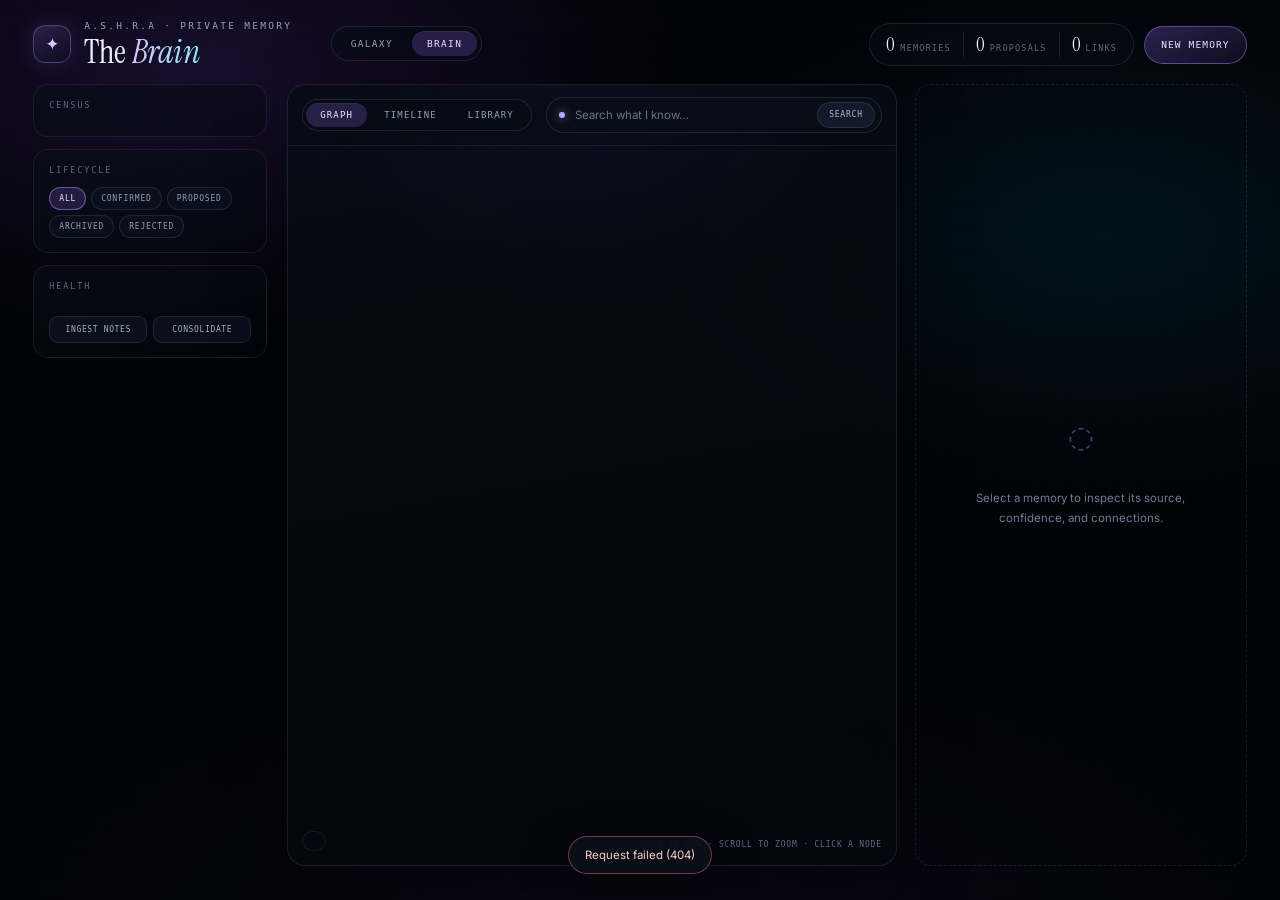
==== viewer/brain.html @ 70f9a74b "Add typed memory substrate and the Brain UI Memory is now a first-class local store: typed claims wi" ====
<!DOCTYPE html>
<html lang="en">
<head>
<meta charset="utf-8">
<meta name="viewport" content="width=device-width, initial-scale=1, viewport-fit=cover">
<title>A.S.H.R.A — The Brain</title>
<meta name="description" content="A.S.H.R.A's memory: inspect, correct, and curate what your assistant knows.">
<link rel="preconnect" href="https://fonts.googleapis.com">
<link rel="preconnect" href="https://fonts.gstatic.com" crossorigin>
<link href="https://fonts.googleapis.com/css2?family=Instrument+Serif:ital@0;1&family=Inter:wght@300;400;500;600&display=swap" rel="stylesheet">
<link rel="stylesheet" href="brain.css">
<link rel="icon" href="data:image/svg+xml,%3Csvg xmlns='http://www.w3.org/2000/svg' viewBox='0 0 100 100'%3E%3Ctext y='.9em' font-size='90'%3E%E2%9C%A6%3C/text%3E%3C/svg%3E">
</head>
<body>

<div class="aurora" aria-hidden="true"></div>
<div class="grain" aria-hidden="true"></div>

<header class="topbar">
  <a class="brand" href="index.html" aria-label="A.S.H.R.A home">
    <div class="brand-mark" aria-hidden="true">✦</div>
    <div class="brand-text">
      <p class="eyebrow">A.S.H.R.A · Private Memory</p>
      <h1>The <em>Brain</em></h1>
    </div>
  </a>

  <nav class="surfaces" aria-label="Surfaces">
    <a href="index.html">Galaxy</a>
    <a href="brain.html" class="active" aria-current="page">Brain</a>
  </nav>

  <div class="top-actions">
    <div class="stats" aria-label="Memory statistics">
      <div class="stat"><strong id="stat-total">0</strong><span>memories</span></div>
      <div class="stat"><strong id="stat-proposed">0</strong><span>proposals</span></div>
      <div class="stat"><strong id="stat-links">0</strong><span>links</span></div>
    </div>
    <button class="ghost-btn primary" id="new-memory" type="button">New memory</button>
  </div>
</header>

<main class="brain-shell">

  <aside class="rail rail-left" aria-label="Memory census and filters">
    <section class="card">
      <p class="card-kicker">Census</p>
      <ul class="kind-list" id="kind-list"></ul>
    </section>

    <section class="card">
      <p class="card-kicker">Lifecycle</p>
      <div class="status-filters" id="status-filters" role="group" aria-label="Filter by status">
        <button type="button" data-status="" class="active">All</button>
        <button type="button" data-status="confirmed">Confirmed</button>
        <button type="button" data-status="proposed">Proposed</button>
        <button type="button" data-status="archived">Archived</button>
        <button type="button" data-status="rejected">Rejected</button>
      </div>
    </section>

    <section class="card">
      <p class="card-kicker">Health</p>
      <ul class="health-list" id="health-list"></ul>
      <div class="rail-actions">
        <button class="rail-btn" id="ingest-notes" type="button">Ingest notes</button>
        <button class="rail-btn" id="consolidate" type="button">Consolidate</button>
      </div>
    </section>
  </aside>

  <section class="workspace" aria-label="Memory views">
    <div class="workspace-head">
      <div class="tabs" role="tablist" aria-label="Memory views">
        <button type="button" role="tab" data-view="graph" aria-selected="true" class="active">Graph</button>
        <button type="button" role="tab" data-view="timeline" aria-selected="false">Timeline</button>
        <button type="button" role="tab" data-view="library" aria-selected="false">Library</button>
      </div>
      <form class="search" id="search-form" role="search">
        <span class="search-orb" aria-hidden="true"></span>
        <label class="sr-only" for="search-input">Search memory</label>
        <input id="search-input" type="search" maxlength="400" placeholder="Search what I know…" autocomplete="off">
        <button type="submit">Search</button>
        <button type="button" class="search-clear" id="search-clear" aria-label="Clear search" hidden>×</button>
      </form>
    </div>

    <div class="view view-graph" id="view-graph" role="tabpanel" aria-label="Memory graph">
      <canvas id="graph-canvas"></canvas>
      <div class="graph-legend" id="graph-legend" aria-hidden="true"></div>
      <p class="graph-hint" id="graph-hint">Drag to pan · scroll to zoom · click a node</p>
      <div class="view-empty" id="graph-empty" hidden>
        <p class="empty-title">No memories yet</p>
        <p class="empty-copy">Say “remember that …” in the Galaxy, or ingest your notes to give the brain something to hold.</p>
      </div>
    </div>

    <div class="view view-scroll" id="view-timeline" role="tabpanel" aria-label="Memory timeline" hidden></div>
    <div class="view view-scroll" id="view-library" role="tabpanel" aria-label="Memory library" hidden></div>
  </section>

  <aside class="rail rail-right" id="detail" aria-label="Memory detail">
    <div class="detail-empty" id="detail-empty">
      <span class="detail-glyph" aria-hidden="true">◌</span>
      <p>Select a memory to inspect its source, confidence, and connections.</p>
    </div>

    <div class="detail-body" id="detail-body" hidden>
      <p class="detail-kicker">
        <span class="kind-dot" id="detail-dot"></span>
        <span id="detail-kind"></span>
        <span class="detail-status" id="detail-status"></span>
      </p>

      <div class="detail-content-wrap">
        <h2 class="detail-title" id="detail-title"></h2>
        <p class="detail-content" id="detail-content"></p>
        <form class="detail-edit" id="detail-edit" hidden>
          <label class="sr-only" for="detail-edit-input">Edit memory</label>
          <textarea id="detail-edit-input" rows="5" maxlength="2000"></textarea>
          <div class="detail-edit-actions">
            <button type="submit" class="detail-btn approve">Save</button>
            <button type="button" class="detail-btn" id="detail-edit-cancel">Cancel</button>
          </div>
        </form>
      </div>

      <dl class="detail-meta" id="detail-meta"></dl>
      <div class="detail-entities" id="detail-entities"></div>

      <div class="detail-actions" id="detail-actions">
        <button class="detail-btn approve" id="action-confirm" type="button">Confirm</button>
        <button class="detail-btn deny" id="action-reject" type="button">Reject</button>
        <button class="detail-btn" id="action-pin" type="button">Pin</button>
        <button class="detail-btn" id="action-edit" type="button">Edit</button>
        <button class="detail-btn danger" id="action-forget" type="button">Forget</button>
      </div>

      <section class="related" aria-labelledby="related-heading">
        <h3 id="related-heading">Related <span id="related-count"></span></h3>
        <ul class="related-list" id="detail-related"></ul>
      </section>
    </div>
  </aside>
</main>

<div class="composer" id="composer" hidden>
  <div class="composer-card" role="dialog" aria-modal="true" aria-labelledby="composer-title">
    <p class="card-kicker">Capture</p>
    <h2 id="composer-title">Teach the brain</h2>
    <p class="composer-hint">Propose keeps it pending your approval. Remember writes it as confirmed.</p>
    <label class="sr-only" for="composer-text">Memory text</label>
    <textarea id="composer-text" rows="4" maxlength="2000" placeholder="e.g. I prefer dark roast coffee, and I ship on Fridays."></textarea>
    <div class="composer-row">
      <label for="composer-kind">Kind</label>
      <select id="composer-kind">
        <option value="fact">Fact</option>
        <option value="preference">Preference</option>
        <option value="person">Person</option>
        <option value="project">Project</option>
        <option value="event">Event</option>
        <option value="task">Task</option>
        <option value="document">Document</option>
        <option value="procedure">Procedure</option>
        <option value="observation">Observation</option>
      </select>
    </div>
    <div class="composer-actions">
      <button class="detail-btn" id="composer-cancel" type="button">Cancel</button>
      <button class="detail-btn" id="composer-propose" type="button">Propose</button>
      <button class="detail-btn approve" id="composer-remember" type="button">Remember</button>
    </div>
  </div>
</div>

<div class="toast" id="toast" role="status" aria-live="polite" hidden></div>

<script src="brain.js"></script>
</body>
</html>
---- viewer/brain.css ----
:root {
  --ink: #e9eef9;
  --muted: #93a2b8;
  --faint: #5c6a7e;
  --line: rgba(151, 174, 207, 0.15);
  --glass: rgba(8, 12, 21, 0.55);
  --panel: #070c15;
  --ease: cubic-bezier(0.16, 1, 0.3, 1);

  --fact: #93c5fd;
  --preference: #f9a8d4;
  --person: #34d399;
  --project: #a78bfa;
  --event: #fbbf24;
  --task: #fb7185;
  --document: #22d3ee;
  --procedure: #fda4af;
  --observation: #94a3b8;

  --ok: #34d399;
  --warn: #fbbf24;
  --bad: #f87171;
}

* { box-sizing: border-box; }
html, body { height: 100%; }

body {
  margin: 0;
  overflow: hidden;
  background: #010206;
  color: var(--ink);
  font-family: Inter, ui-sans-serif, system-ui, -apple-system, "Segoe UI", sans-serif;
  -webkit-font-smoothing: antialiased;
}

button, input, select, textarea { font: inherit; color: inherit; }
button { cursor: pointer; }
a { color: inherit; text-decoration: none; }
button:focus-visible, a:focus-visible, input:focus-visible, select:focus-visible, textarea:focus-visible {
  outline: 1px solid #b9a7ff;
  outline-offset: 3px;
}

.sr-only {
  position: absolute;
  width: 1px;
  height: 1px;
  padding: 0;
  margin: -1px;
  overflow: hidden;
  clip: rect(0, 0, 0, 0);
  white-space: nowrap;
  border: 0;
}

/* ---------- atmosphere ---------- */

.aurora {
  position: fixed;
  inset: 0;
  z-index: 0;
  pointer-events: none;
  background:
    radial-gradient(ellipse 60% 46% at 16% 8%, rgba(63, 35, 115, 0.34), transparent 62%),
    radial-gradient(ellipse 54% 44% at 86% 26%, rgba(5, 66, 91, 0.26), transparent 64%),
    radial-gradient(ellipse 70% 50% at 50% 108%, rgba(30, 20, 60, 0.35), transparent 70%),
    #010206;
}
.grain {
  position: fixed;
  inset: 0;
  z-index: 0;
  pointer-events: none;
  opacity: 0.35;
  background-image: radial-gradient(rgba(255, 255, 255, 0.045) 0.5px, transparent 0.5px);
  background-size: 3px 3px;
}

/* ---------- topbar ---------- */

.topbar {
  position: relative;
  z-index: 10;
  display: flex;
  align-items: center;
  gap: clamp(16px, 3vw, 40px);
  padding: 20px clamp(18px, 2.6vw, 36px) 16px;
}

.brand { display: flex; align-items: center; gap: 13px; min-width: 0; }
.brand-mark {
  display: grid;
  place-items: center;
  width: 38px;
  height: 38px;
  flex: 0 0 38px;
  border: 1px solid rgba(167, 139, 250, 0.34);
  border-radius: 12px;
  background: linear-gradient(150deg, rgba(85, 61, 143, 0.4), rgba(11, 16, 27, 0.5));
  color: #d7c8ff;
  font-size: 17px;
  box-shadow: 0 0 26px rgba(109, 78, 190, 0.24), inset 0 1px 0 rgba(255, 255, 255, 0.06);
}
.brand-text { display: flex; flex-direction: column; gap: 5px; min-width: 0; }
.eyebrow {
  margin: 0;
  color: var(--muted);
  font-family: ui-monospace, SFMono-Regular, Menlo, Consolas, monospace;
  font-size: 9.5px;
  font-weight: 500;
  letter-spacing: 0.24em;
  text-transform: uppercase;
  white-space: nowrap;
}
.brand h1 {
  margin: 0;
  font-family: "Instrument Serif", Georgia, serif;
  font-size: clamp(27px, 2.6vw, 38px);
  font-weight: 400;
  letter-spacing: -0.012em;
  line-height: 0.95;
  white-space: nowrap;
}
.brand h1 em {
  font-style: italic;
  background: linear-gradient(100deg, #d5c5ff 10%, #8ee7f7 90%);
  -webkit-background-clip: text;
  background-clip: text;
  color: transparent;
}

.surfaces {
  display: flex;
  gap: 4px;
  padding: 4px;
  border: 1px solid var(--line);
  border-radius: 999px;
  background: var(--glass);
  backdrop-filter: blur(18px);
  -webkit-backdrop-filter: blur(18px);
}
.surfaces a {
  padding: 7px 15px;
  border-radius: 999px;
  color: var(--muted);
  font-family: ui-monospace, SFMono-Regular, Menlo, Consolas, monospace;
  font-size: 9.5px;
  letter-spacing: 0.14em;
  text-transform: uppercase;
  transition: color 200ms ease, background 200ms ease;
}
.surfaces a:hover { color: #f0eaff; }
.surfaces a.active {
  color: #e9e0ff;
  background: rgba(84, 62, 143, 0.42);
  box-shadow: inset 0 1px 0 rgba(255, 255, 255, 0.06);
}

.top-actions { display: flex; align-items: center; gap: 10px; margin-left: auto; padding-top: 2px; }

.stats {
  display: flex;
  align-items: center;
  padding: 8px 4px;
  border: 1px solid var(--line);
  border-radius: 999px;
  background: var(--glass);
  backdrop-filter: blur(18px);
  -webkit-backdrop-filter: blur(18px);
}
.stat { display: flex; align-items: baseline; gap: 5px; padding: 0 12px; }
.stat + .stat { border-left: 1px solid var(--line); }
.stat strong { font-family: "Instrument Serif", Georgia, serif; font-size: 19px; font-weight: 400; color: #f0ebff; }
.stat span {
  font-family: ui-monospace, SFMono-Regular, Menlo, Consolas, monospace;
  font-size: 8.5px;
  letter-spacing: 0.14em;
  text-transform: uppercase;
  color: var(--faint);
}

.ghost-btn {
  height: 38px;
  padding: 0 16px;
  border: 1px solid var(--line);
  border-radius: 999px;
  background: var(--glass);
  backdrop-filter: blur(18px);
  -webkit-backdrop-filter: blur(18px);
  color: #b6c3d8;
  font-family: ui-monospace, SFMono-Regular, Menlo, Consolas, monospace;
  font-size: 9.5px;
  letter-spacing: 0.12em;
  text-transform: uppercase;
  transition: color 220ms ease, border-color 220ms ease, background 220ms ease;
}
.ghost-btn:hover { color: #fff; border-color: rgba(183, 163, 255, 0.5); background: rgba(31, 24, 57, 0.62); }
.ghost-btn.primary {
  color: #ece5ff;
  border-color: rgba(170, 145, 255, 0.42);
  background: linear-gradient(150deg, rgba(87, 63, 150, 0.5), rgba(21, 17, 40, 0.62));
}
.ghost-btn.primary:hover { border-color: rgba(197, 178, 255, 0.7); background: linear-gradient(150deg, rgba(104, 77, 176, 0.58), rgba(27, 21, 50, 0.7)); }

/* ---------- shell ---------- */

.brain-shell {
  position: relative;
  z-index: 5;
  display: grid;
  grid-template-columns: 236px minmax(0, 1fr) 332px;
  gap: clamp(12px, 1.4vw, 20px);
  height: calc(100vh - 92px);
  padding: 0 clamp(18px, 2.6vw, 36px) clamp(16px, 2vw, 26px);
}

.rail {
  display: flex;
  flex-direction: column;
  gap: 12px;
  min-height: 0;
  overflow-y: auto;
  padding-right: 2px;
}
.rail::-webkit-scrollbar { width: 4px; }
.rail::-webkit-scrollbar-thumb { background: rgba(144, 163, 192, 0.16); border-radius: 99px; }

.card {
  padding: 15px 15px 14px;
  border: 1px solid rgba(151, 174, 207, 0.12);
  border-radius: 15px;
  background: linear-gradient(160deg, rgba(9, 14, 24, 0.66), rgba(5, 8, 14, 0.44));
  backdrop-filter: blur(16px);
  -webkit-backdrop-filter: blur(16px);
}

.card-kicker {
  margin: 0 0 12px;
  color: var(--faint);
  font-family: ui-monospace, SFMono-Regular, Menlo, Consolas, monospace;
  font-size: 8.5px;
  letter-spacing: 0.22em;
  text-transform: uppercase;
}

/* ---------- census ---------- */

.kind-list { list-style: none; margin: 0; padding: 0; display: flex; flex-direction: column; gap: 2px; }
.kind-row {
  display: grid;
  grid-template-columns: 8px minmax(0, 1fr) auto;
  align-items: center;
  gap: 9px;
  width: 100%;
  padding: 6px 4px;
  border: 0;
  border-radius: 8px;
  background: none;
  color: #aebbd0;
  font-size: 11px;
  text-align: left;
  transition: background 180ms ease, color 180ms ease;
}
.kind-row:hover { background: rgba(255, 255, 255, 0.035); color: #e6edf9; }
.kind-row.active { background: rgba(84, 62, 143, 0.28); color: #f0eaff; }
.kind-swatch {
  width: 8px;
  height: 8px;
  border-radius: 50%;
  background: currentColor;
  box-shadow: 0 0 8px currentColor;
}
.kind-name { overflow: hidden; text-overflow: ellipsis; white-space: nowrap; text-transform: capitalize; }
.kind-count {
  color: var(--faint);
  font-family: ui-monospace, SFMono-Regular, Menlo, Consolas, monospace;
  font-size: 9px;
}

/* ---------- lifecycle ---------- */

.status-filters { display: flex; flex-wrap: wrap; gap: 5px; }
.status-filters button {
  padding: 6px 9px;
  border: 1px solid rgba(151, 174, 207, 0.14);
  border-radius: 999px;
  background: rgba(15, 21, 34, 0.5);
  color: #8fa0b8;
  font-family: ui-monospace, SFMono-Regular, Menlo, Consolas, monospace;
  font-size: 8px;
  letter-spacing: 0.1em;
  text-transform: uppercase;
  transition: color 180ms ease, border-color 180ms ease, background 180ms ease;
}
.status-filters button:hover { color: #e9eef9; border-color: rgba(167, 139, 250, 0.4); }
.status-filters button.active {
  color: #e9e0ff;
  border-color: rgba(167, 139, 250, 0.5);
  background: rgba(84, 62, 143, 0.36);
}

/* ---------- health ---------- */

.health-list { list-style: none; margin: 0 0 13px; padding: 0; display: flex; flex-direction: column; gap: 7px; }
.health-list li {
  display: flex;
  align-items: center;
  gap: 8px;
  color: #9dabc0;
  font-size: 10.5px;
}
.health-list li::before {
  content: "";
  width: 5px;
  height: 5px;
  flex: 0 0 5px;
  border-radius: 50%;
  background: var(--faint);
}
.health-list li[data-tone="warn"]::before { background: var(--warn); box-shadow: 0 0 7px rgba(251, 191, 36, 0.5); }
.health-list li[data-tone="ok"]::before { background: var(--ok); box-shadow: 0 0 7px rgba(52, 211, 153, 0.45); }
.health-list li b { margin-left: auto; color: #cfd9e8; font-weight: 500; font-family: ui-monospace, SFMono-Regular, Menlo, Consolas, monospace; font-size: 9.5px; }

.rail-actions { display: flex; gap: 6px; }
.rail-btn {
  flex: 1;
  padding: 8px 6px;
  border: 1px solid rgba(151, 174, 207, 0.16);
  border-radius: 9px;
  background: rgba(16, 22, 36, 0.6);
  color: #9fb0c6;
  font-family: ui-monospace, SFMono-Regular, Menlo, Consolas, monospace;
  font-size: 8px;
  letter-spacing: 0.08em;
  text-transform: uppercase;
  transition: color 180ms ease, border-color 180ms ease, background 180ms ease;
}
.rail-btn:hover { color: #f0eaff; border-color: rgba(167, 139, 250, 0.42); background: rgba(56, 41, 96, 0.35); }
.rail-btn:disabled { opacity: 0.45; cursor: progress; }

/* ---------- workspace ---------- */

.workspace {
  display: flex;
  flex-direction: column;
  min-width: 0;
  min-height: 0;
  border: 1px solid rgba(151, 174, 207, 0.13);
  border-radius: 18px;
  background:
    radial-gradient(ellipse 60% 40% at 50% 0%, rgba(58, 40, 104, 0.16), transparent 70%),
    linear-gradient(170deg, rgba(8, 12, 21, 0.78), rgba(4, 7, 12, 0.7));
  box-shadow: 0 24px 70px rgba(0, 0, 0, 0.35), inset 0 1px 0 rgba(255, 255, 255, 0.03);
  backdrop-filter: blur(18px);
  -webkit-backdrop-filter: blur(18px);
  overflow: hidden;
}

.workspace-head {
  display: flex;
  align-items: center;
  gap: 14px;
  padding: 12px 14px;
  border-bottom: 1px solid rgba(151, 174, 207, 0.1);
  background: rgba(6, 10, 18, 0.4);
}

.tabs { display: flex; gap: 3px; padding: 3px; border: 1px solid var(--line); border-radius: 999px; background: rgba(8, 12, 21, 0.6); }
.tabs button {
  padding: 7px 14px;
  border: 0;
  border-radius: 999px;
  background: none;
  color: var(--muted);
  font-family: ui-monospace, SFMono-Regular, Menlo, Consolas, monospace;
  font-size: 9px;
  letter-spacing: 0.13em;
  text-transform: uppercase;
  transition: color 200ms ease, background 200ms ease;
}
.tabs button:hover { color: #e9eef9; }
.tabs button.active {
  color: #ece5ff;
  background: rgba(84, 62, 143, 0.42);
  box-shadow: inset 0 1px 0 rgba(255, 255, 255, 0.05);
}

.search {
  display: flex;
  align-items: center;
  gap: 8px;
  flex: 1;
  max-width: 420px;
  margin-left: auto;
  height: 36px;
  padding: 0 6px 0 12px;
  border: 1px solid rgba(151, 174, 207, 0.16);
  border-radius: 999px;
  background: rgba(10, 15, 25, 0.66);
  transition: border-color 200ms ease;
}
.search:focus-within { border-color: rgba(167, 139, 250, 0.5); }
.search-orb {
  width: 6px;
  height: 6px;
  flex: 0 0 6px;
  border-radius: 50%;
  background: #b9a7ff;
  box-shadow: 0 0 10px rgba(185, 167, 255, 0.7);
}
.search input {
  flex: 1;
  min-width: 0;
  border: 0;
  background: none;
  color: var(--ink);
  font-size: 11.5px;
  outline: none;
}
.search input::placeholder { color: #66758b; }
.search button {
  height: 26px;
  padding: 0 11px;
  border: 1px solid rgba(151, 174, 207, 0.16);
  border-radius: 999px;
  background: rgba(24, 32, 49, 0.7);
  color: #a9b8cd;
  font-family: ui-monospace, SFMono-Regular, Menlo, Consolas, monospace;
  font-size: 8px;
  letter-spacing: 0.1em;
  text-transform: uppercase;
}
.search button:hover { color: #f0eaff; border-color: rgba(167, 139, 250, 0.45); }
.search-clear { width: 26px; padding: 0 !important; font-size: 13px !important; text-transform: none !important; }

.view { position: relative; flex: 1; min-height: 0; }
.view[hidden] { display: none; }
.view-graph { overflow: hidden; }
#graph-canvas { position: absolute; inset: 0; width: 100%; height: 100%; display: block; cursor: grab; }
#graph-canvas:active { cursor: grabbing; }
#graph-canvas.grabbing-node { cursor: grabbing; }

.graph-legend {
  position: absolute;
  left: 14px;
  bottom: 14px;
  display: flex;
  flex-wrap: wrap;
  gap: 4px 10px;
  max-width: 62%;
  padding: 9px 11px;
  border: 1px solid rgba(151, 174, 207, 0.1);
  border-radius: 10px;
  background: rgba(5, 9, 16, 0.66);
  backdrop-filter: blur(12px);
  -webkit-backdrop-filter: blur(12px);
  pointer-events: none;
}
.graph-legend span { display: inline-flex; align-items: center; gap: 5px; color: #8e9db3; font-size: 8.5px; text-transform: capitalize; }
.graph-legend i { width: 5px; height: 5px; border-radius: 50%; background: currentColor; box-shadow: 0 0 7px currentColor; }

.graph-hint {
  position: absolute;
  right: 14px;
  bottom: 16px;
  margin: 0;
  color: #5f6d81;
  font-family: ui-monospace, SFMono-Regular, Menlo, Consolas, monospace;
  font-size: 8px;
  letter-spacing: 0.1em;
  text-transform: uppercase;
  pointer-events: none;
}

.view-empty {
  position: absolute;
  inset: 0;
  display: grid;
  place-content: center;
  gap: 8px;
  padding: 40px;
  text-align: center;
  pointer-events: none;
}
.view-empty[hidden], .detail-empty[hidden] { display: none; }
.empty-title { margin: 0; font-family: "Instrument Serif", Georgia, serif; font-size: 26px; color: #cfc4ea; }
.empty-copy { margin: 0 auto; max-width: 340px; color: #77869c; font-size: 12px; line-height: 1.7; }

.view-scroll { overflow-y: auto; padding: 16px; }
.view-scroll::-webkit-scrollbar { width: 6px; }
.view-scroll::-webkit-scrollbar-thumb { background: rgba(144, 163, 192, 0.18); border-radius: 99px; }

/* ---------- timeline ---------- */

.timeline-day { margin-bottom: 22px; }
.timeline-day-head {
  position: sticky;
  top: 0;
  z-index: 2;
  display: flex;
  align-items: baseline;
  gap: 10px;
  padding: 5px 2px 9px;
  background: linear-gradient(to bottom, rgba(6, 10, 18, 0.96), rgba(6, 10, 18, 0.72));
  backdrop-filter: blur(8px);
  -webkit-backdrop-filter: blur(8px);
}
.timeline-day-head h3 {
  margin: 0;
  font-family: "Instrument Serif", Georgia, serif;
  font-size: 17px;
  font-weight: 400;
  color: #d9d0ee;
}
.timeline-day-head span { color: var(--faint); font-family: ui-monospace, SFMono-Regular, Menlo, Consolas, monospace; font-size: 8.5px; letter-spacing: 0.1em; text-transform: uppercase; }

.timeline-rail { position: relative; padding-left: 18px; }
.timeline-rail::before {
  content: "";
  position: absolute;
  left: 5px;
  top: 4px;
  bottom: 4px;
  width: 1px;
  background: linear-gradient(to bottom, rgba(167, 139, 250, 0.3), rgba(151, 174, 207, 0.05));
}
.timeline-item {
  position: relative;
  display: block;
  width: 100%;
  margin-bottom: 8px;
  padding: 11px 13px;
  border: 1px solid rgba(151, 174, 207, 0.11);
  border-radius: 12px;
  background: linear-gradient(160deg, rgba(12, 17, 29, 0.72), rgba(7, 10, 17, 0.55));
  color: inherit;
  text-align: left;
  transition: border-color 180ms ease, background 180ms ease, transform 180ms var(--ease);
}
.timeline-item::before {
  content: "";
  position: absolute;
  left: -17px;
  top: 16px;
  width: 7px;
  height: 7px;
  border-radius: 50%;
  background: var(--kind-color, #93c5fd);
  box-shadow: 0 0 9px var(--kind-color, #93c5fd);
}
.timeline-item:hover { border-color: rgba(167, 139, 250, 0.36); background: rgba(22, 28, 45, 0.7); transform: translateX(2px); }
.timeline-item.selected { border-color: rgba(167, 139, 250, 0.62); background: rgba(40, 31, 70, 0.5); }
.timeline-meta { display: flex; flex-wrap: wrap; align-items: center; gap: 7px; margin-bottom: 6px; }
.timeline-text { margin: 0; color: #cdd7e6; font-size: 12px; font-weight: 300; line-height: 1.6; }

/* ---------- shared chips ---------- */

.chip {
  display: inline-flex;
  align-items: center;
  gap: 4px;
  padding: 3px 7px;
  border: 1px solid rgba(151, 174, 207, 0.16);
  border-radius: 999px;
  background: rgba(18, 25, 39, 0.55);
  color: #93a4bd;
  font-family: ui-monospace, SFMono-Regular, Menlo, Consolas, monospace;
  font-size: 7.5px;
  letter-spacing: 0.09em;
  text-transform: uppercase;
  white-space: nowrap;
}
.chip.kind { color: var(--kind-color, #93c5fd); border-color: color-mix(in srgb, var(--kind-color, #93c5fd) 38%, transparent); }
.chip.status-confirmed { color: #86efac; border-color: rgba(52, 211, 153, 0.3); }
.chip.status-proposed { color: #fcd34d; border-color: rgba(251, 191, 36, 0.32); }
.chip.status-archived { color: #94a3b8; }
.chip.status-rejected { color: #fca5a5; border-color: rgba(248, 113, 113, 0.3); }
.chip.pinned { color: #d8c7ff; border-color: rgba(167, 139, 250, 0.4); }
.chip.score { color: #8ee7f7; border-color: rgba(34, 211, 238, 0.3); }

/* ---------- library ---------- */

.library-head {
  display: flex;
  align-items: center;
  justify-content: space-between;
  gap: 12px;
  margin-bottom: 10px;
  color: var(--faint);
  font-family: ui-monospace, SFMono-Regular, Menlo, Consolas, monospace;
  font-size: 8.5px;
  letter-spacing: 0.13em;
  text-transform: uppercase;
}
.library-list { display: flex; flex-direction: column; gap: 7px; }

.memory-card {
  display: grid;
  grid-template-columns: minmax(0, 1fr) auto;
  gap: 6px 14px;
  width: 100%;
  padding: 12px 14px;
  border: 1px solid rgba(151, 174, 207, 0.11);
  border-radius: 12px;
  background: linear-gradient(160deg, rgba(12, 17, 29, 0.7), rgba(7, 10, 17, 0.52));
  color: inherit;
  text-align: left;
  transition: border-color 180ms ease, background 180ms ease, transform 180ms var(--ease);
}
.memory-card:hover { border-color: rgba(167, 139, 250, 0.34); background: rgba(21, 27, 44, 0.7); transform: translateY(-1px); }
.memory-card.selected { border-color: rgba(167, 139, 250, 0.62); background: rgba(40, 31, 70, 0.46); }
.memory-card .memory-text {
  grid-column: 1 / 2;
  margin: 0;
  color: #cfd9e8;
  font-size: 12.5px;
  font-weight: 300;
  line-height: 1.6;
  overflow: hidden;
  display: -webkit-box;
  -webkit-line-clamp: 2;
  -webkit-box-orient: vertical;
}
.memory-card .memory-meta { grid-column: 1 / 2; display: flex; flex-wrap: wrap; align-items: center; gap: 5px; }
.memory-card .memory-side { grid-column: 2 / 3; grid-row: 1 / 3; display: flex; flex-direction: column; align-items: flex-end; justify-content: space-between; gap: 8px; }
.memory-card .memory-time { color: var(--faint); font-family: ui-monospace, SFMono-Regular, Menlo, Consolas, monospace; font-size: 8px; letter-spacing: 0.06em; white-space: nowrap; }
.confidence {
  display: inline-flex;
  align-items: center;
  gap: 5px;
  color: #8b9bb1;
  font-family: ui-monospace, SFMono-Regular, Menlo, Consolas, monospace;
  font-size: 8px;
}
.confidence-bar { width: 34px; height: 3px; border-radius: 99px; background: rgba(151, 174, 207, 0.18); overflow: hidden; }
.confidence-bar i { display: block; height: 100%; border-radius: 99px; background: linear-gradient(90deg, #7dd3fc, #a78bfa); }

.list-empty { padding: 46px 20px; text-align: center; color: #77869c; font-size: 12px; line-height: 1.7; }

/* ---------- detail ---------- */

.rail-right { padding-right: 0; }

.detail-empty {
  display: grid;
  place-content: center;
  gap: 14px;
  height: 100%;
  padding: 30px;
  border: 1px dashed rgba(151, 174, 207, 0.14);
  border-radius: 16px;
  text-align: center;
  color: #6d7c92;
  font-size: 11.5px;
  line-height: 1.75;
}
.detail-glyph { font-size: 30px; color: rgba(167, 139, 250, 0.4); }

.detail-body {
  display: flex;
  flex-direction: column;
  gap: 14px;
  height: 100%;
  padding: 17px 16px;
  border: 1px solid rgba(151, 174, 207, 0.13);
  border-radius: 16px;
  background:
    radial-gradient(ellipse 70% 30% at 50% 0%, rgba(72, 51, 122, 0.18), transparent 70%),
    linear-gradient(170deg, rgba(9, 13, 23, 0.82), rgba(5, 8, 14, 0.7));
  backdrop-filter: blur(16px);
  -webkit-backdrop-filter: blur(16px);
  overflow-y: auto;
}
.detail-body[hidden] { display: none; }
.detail-body::-webkit-scrollbar { width: 4px; }
.detail-body::-webkit-scrollbar-thumb { background: rgba(144, 163, 192, 0.18); border-radius: 99px; }

.detail-kicker {
  display: flex;
  align-items: center;
  gap: 7px;
  margin: 0;
  color: var(--muted);
  font-family: ui-monospace, SFMono-Regular, Menlo, Consolas, monospace;
  font-size: 8.5px;
  letter-spacing: 0.13em;
  text-transform: uppercase;
}
.kind-dot { width: 7px; height: 7px; border-radius: 50%; background: var(--kind-color, #93c5fd); box-shadow: 0 0 9px var(--kind-color, #93c5fd); }
.detail-status { margin-left: auto; padding: 3px 7px; border: 1px solid rgba(151, 174, 207, 0.18); border-radius: 999px; font-size: 7.5px; }
.detail-status.status-confirmed { color: #86efac; border-color: rgba(52, 211, 153, 0.3); }
.detail-status.status-proposed { color: #fcd34d; border-color: rgba(251, 191, 36, 0.32); }
.detail-status.status-archived { color: #94a3b8; }
.detail-status.status-rejected { color: #fca5a5; border-color: rgba(248, 113, 113, 0.3); }

.detail-title {
  margin: 0 0 8px;
  font-family: "Instrument Serif", Georgia, serif;
  font-size: 21px;
  font-weight: 400;
  line-height: 1.22;
  color: #ece6fb;
  overflow-wrap: anywhere;
}
.detail-content { margin: 0; color: #c3cede; font-size: 12.5px; font-weight: 300; line-height: 1.7; overflow-wrap: anywhere; }

.detail-edit { display: flex; flex-direction: column; gap: 8px; }
.detail-edit[hidden] { display: none; }
.detail-edit textarea {
  width: 100%;
  padding: 10px 11px;
  border: 1px solid rgba(167, 139, 250, 0.35);
  border-radius: 10px;
  background: rgba(6, 10, 18, 0.8);
  color: var(--ink);
  font-size: 12px;
  line-height: 1.6;
  resize: vertical;
}
.detail-edit-actions { display: flex; gap: 6px; justify-content: flex-end; }

.detail-meta {
  display: grid;
  grid-template-columns: auto minmax(0, 1fr);
  gap: 7px 12px;
  margin: 0;
  padding: 12px 0;
  border-top: 1px solid rgba(151, 174, 207, 0.1);
  border-bottom: 1px solid rgba(151, 174, 207, 0.1);
  font-size: 10px;
}
.detail-meta dt {
  color: var(--faint);
  font-family: ui-monospace, SFMono-Regular, Menlo, Consolas, monospace;
  font-size: 8px;
  letter-spacing: 0.1em;
  text-transform: uppercase;
  padding-top: 2px;
}
.detail-meta dd { margin: 0; color: #aebbd0; overflow-wrap: anywhere; }
.detail-meta dd b { color: #dfe7f3; font-weight: 500; }

.detail-entities { display: flex; flex-wrap: wrap; gap: 5px; }
.detail-entities:empty { display: none; }

.detail-actions { display: flex; flex-wrap: wrap; gap: 6px; }
.detail-btn {
  padding: 8px 11px;
  border: 1px solid rgba(151, 174, 207, 0.18);
  border-radius: 9px;
  background: rgba(16, 22, 36, 0.62);
  color: #a9b8cd;
  font-family: ui-monospace, SFMono-Regular, Menlo, Consolas, monospace;
  font-size: 8.5px;
  letter-spacing: 0.08em;
  text-transform: uppercase;
  transition: color 180ms ease, border-color 180ms ease, background 180ms ease;
}
.detail-btn:hover { color: #f0eaff; border-color: rgba(167, 139, 250, 0.45); background: rgba(46, 35, 78, 0.5); }
.detail-btn:disabled { opacity: 0.4; cursor: not-allowed; }
.detail-btn.approve { color: #a7f3d0; border-color: rgba(52, 211, 153, 0.32); }
.detail-btn.approve:hover { background: rgba(16, 63, 49, 0.5); border-color: rgba(52, 211, 153, 0.6); }
.detail-btn.deny { color: #fecaca; border-color: rgba(248, 113, 113, 0.28); }
.detail-btn.deny:hover { background: rgba(66, 22, 22, 0.45); border-color: rgba(248, 113, 113, 0.55); }
.detail-btn.danger { color: #fca5a5; }
.detail-btn.danger.armed { background: rgba(120, 26, 26, 0.55); border-color: rgba(248, 113, 113, 0.7); color: #fff; }

.related { margin-top: 2px; }
.related h3 {
  margin: 0 0 8px;
  color: var(--faint);
  font-family: ui-monospace, SFMono-Regular, Menlo, Consolas, monospace;
  font-size: 8.5px;
  font-weight: 500;
  letter-spacing: 0.16em;
  text-transform: uppercase;
}
.related h3 span { color: #7d8ba0; }
.related-list { list-style: none; margin: 0; padding: 0; display: flex; flex-direction: column; gap: 5px; }
.related-list li button {
  display: flex;
  align-items: center;
  gap: 8px;
  width: 100%;
  padding: 8px 9px;
  border: 1px solid rgba(151, 174, 207, 0.1);
  border-radius: 9px;
  background: rgba(12, 17, 28, 0.55);
  color: #9dabc0;
  font-size: 10.5px;
  text-align: left;
  transition: border-color 180ms ease, color 180ms ease;
}
.related-list li button:hover { border-color: rgba(167, 139, 250, 0.4); color: #ece6fb; }
.related-list li button span { overflow: hidden; text-overflow: ellipsis; white-space: nowrap; }
.related-empty { color: #66758b; font-size: 10.5px; padding: 4px 2px; }

/* ---------- composer ---------- */

.composer {
  position: fixed;
  inset: 0;
  z-index: 40;
  display: grid;
  place-items: center;
  padding: 20px;
  background: rgba(1, 3, 8, 0.72);
  backdrop-filter: blur(8px);
  -webkit-backdrop-filter: blur(8px);
  animation: fadeIn 220ms var(--ease);
}
.composer[hidden] { display: none; }
@keyframes fadeIn { from { opacity: 0; } to { opacity: 1; } }

.composer-card {
  width: min(540px, 100%);
  padding: 22px 22px 18px;
  border: 1px solid rgba(167, 139, 250, 0.28);
  border-radius: 18px;
  background:
    radial-gradient(ellipse 70% 40% at 20% 0%, rgba(83, 60, 143, 0.24), transparent 65%),
    linear-gradient(165deg, rgba(11, 16, 27, 0.97), rgba(5, 8, 14, 0.97));
  box-shadow: 0 30px 90px rgba(0, 0, 0, 0.6), inset 0 1px 0 rgba(255, 255, 255, 0.04);
  animation: riseIn 300ms var(--ease);
}
@keyframes riseIn { from { opacity: 0; transform: translateY(10px) scale(0.99); } to { opacity: 1; transform: none; } }
.composer-card h2 { margin: 0 0 6px; font-family: "Instrument Serif", Georgia, serif; font-size: 26px; font-weight: 400; }
.composer-hint { margin: 0 0 14px; color: #7d8ba0; font-size: 11px; line-height: 1.6; }
.composer-card textarea {
  width: 100%;
  padding: 12px 13px;
  border: 1px solid rgba(151, 174, 207, 0.18);
  border-radius: 11px;
  background: rgba(6, 10, 18, 0.75);
  color: var(--ink);
  font-size: 12.5px;
  line-height: 1.65;
  resize: vertical;
}
.composer-card textarea:focus { outline: none; border-color: rgba(167, 139, 250, 0.55); }
.composer-row { display: flex; align-items: center; gap: 9px; margin-top: 10px; }
.composer-row label {
  color: var(--faint);
  font-family: ui-monospace, SFMono-Regular, Menlo, Consolas, monospace;
  font-size: 8.5px;
  letter-spacing: 0.12em;
  text-transform: uppercase;
}
.composer-row select {
  padding: 7px 10px;
  border: 1px solid rgba(151, 174, 207, 0.18);
  border-radius: 8px;
  background: rgba(14, 20, 33, 0.85);
  color: #c7d3e4;
  font-size: 11px;
}
.composer-actions { display: flex; justify-content: flex-end; gap: 7px; margin-top: 16px; }

/* ---------- toast ---------- */

.toast {
  position: fixed;
  left: 50%;
  bottom: 26px;
  z-index: 60;
  max-width: min(520px, calc(100vw - 40px));
  padding: 11px 16px;
  border: 1px solid rgba(167, 139, 250, 0.32);
  border-radius: 999px;
  background: rgba(10, 15, 25, 0.94);
  color: #d6dff0;
  font-size: 11.5px;
  box-shadow: 0 16px 44px rgba(0, 0, 0, 0.5);
  transform: translate(-50%, 0);
  animation: toastIn 260ms var(--ease);
}
.toast[hidden] { display: none; }
.toast.error { border-color: rgba(248, 113, 113, 0.45); color: #fecaca; }
@keyframes toastIn { from { opacity: 0; transform: translate(-50%, 8px); } to { opacity: 1; transform: translate(-50%, 0); } }

/* ---------- responsive ---------- */

@media (max-width: 1180px) {
  .brain-shell { grid-template-columns: 210px minmax(0, 1fr) 300px; }
  .stats .stat:nth-child(3) { display: none; }
}

@media (max-width: 980px) {
  body { overflow: auto; }
  .topbar { flex-wrap: wrap; gap: 14px; }
  .top-actions { margin-left: 0; }
  .brain-shell {
    grid-template-columns: 1fr;
    height: auto;
    padding-bottom: 30px;
  }
  .rail { overflow: visible; }
  .rail-left { display: grid; grid-template-columns: repeat(auto-fit, minmax(210px, 1fr)); align-items: start; }
  .workspace { min-height: 70vh; }
  .rail-right { min-height: 320px; }
  .detail-empty { min-height: 220px; }
  .graph-legend { display: none; }
}

@media (max-width: 620px) {
  .surfaces { order: 3; }
  .stats { display: none; }
  .workspace-head { flex-wrap: wrap; }
  .search { max-width: none; margin-left: 0; width: 100%; }
  .tabs button { padding: 7px 10px; }
}

@media (prefers-reduced-motion: reduce) {
  *, *::before, *::after { animation-duration: 0.01ms !important; animation-iteration-count: 1 !important; transition-duration: 0.01ms !important; }
}
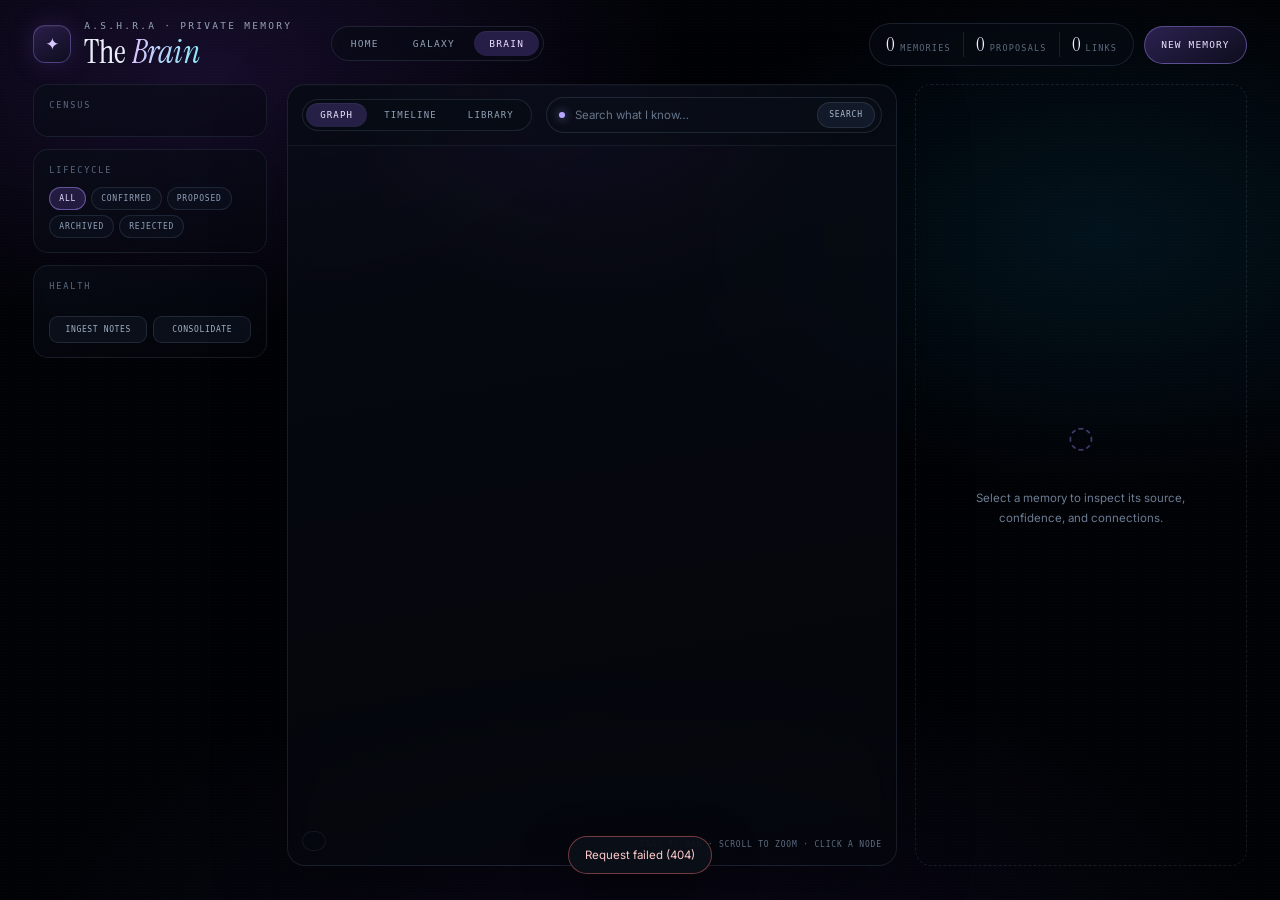
==== commit 77fb49f5: "Add Home hub, Needs You queue, and memory capture loop (#5) Make / the command deck with a daily bri" ====
--- a/viewer/brain.html
+++ b/viewer/brain.html
@@ -26,7 +26,8 @@
   </a>
 
   <nav class="surfaces" aria-label="Surfaces">
-    <a href="index.html">Galaxy</a>
+    <a href="index.html">Home</a>
+    <a href="galaxy.html">Galaxy</a>
     <a href="brain.html" class="active" aria-current="page">Brain</a>
   </nav>
 
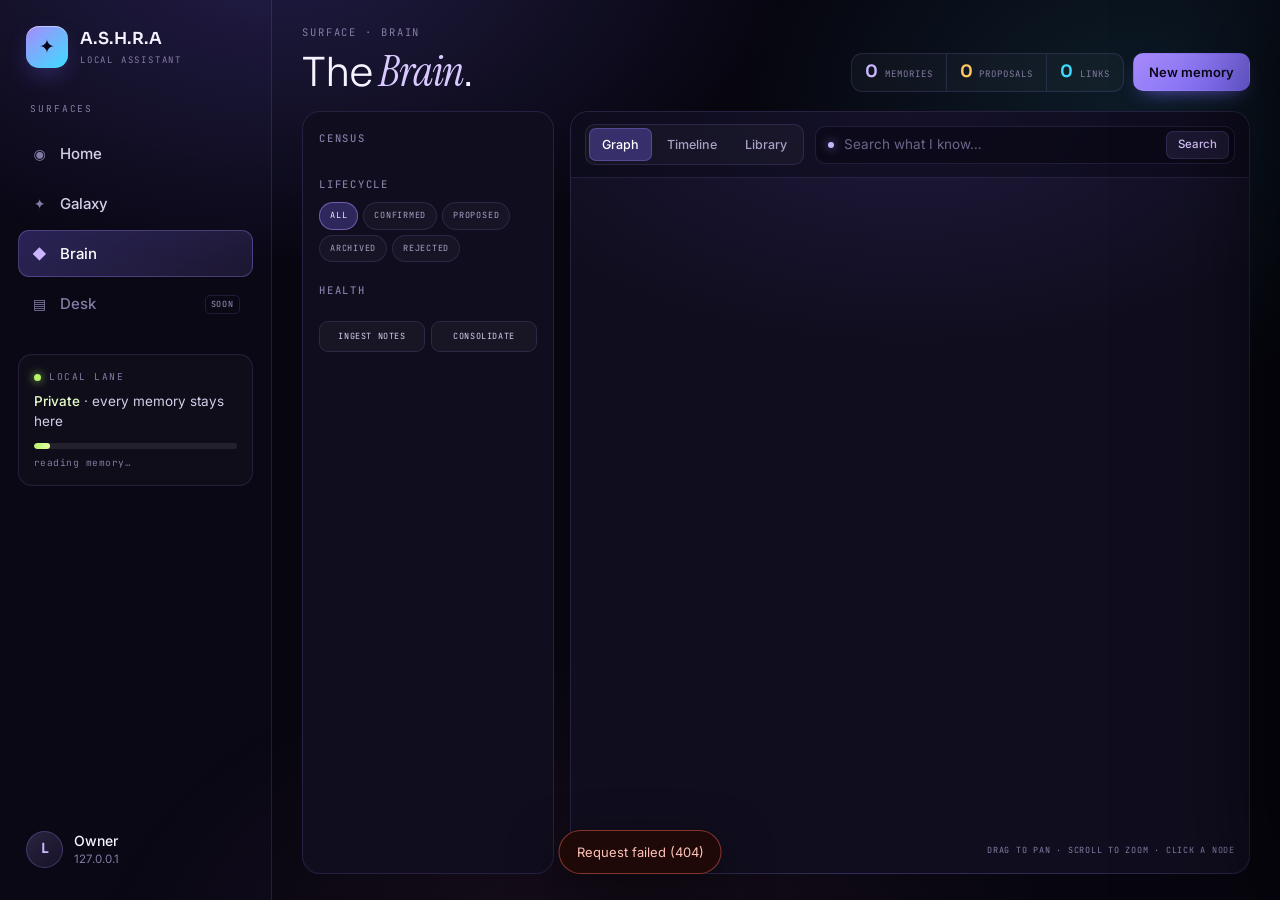
==== commit fccb6158: "Restyle the viewer with the Aurora Rail design - Add a shared chrome stylesheet and lane-card script" ====
--- a/viewer/brain.html
+++ b/viewer/brain.html
@@ -7,100 +7,133 @@
 <meta name="description" content="A.S.H.R.A's memory: inspect, correct, and curate what your assistant knows.">
 <link rel="preconnect" href="https://fonts.googleapis.com">
 <link rel="preconnect" href="https://fonts.gstatic.com" crossorigin>
-<link href="https://fonts.googleapis.com/css2?family=Instrument+Serif:ital@0;1&family=Inter:wght@300;400;500;600&display=swap" rel="stylesheet">
+<link href="https://fonts.googleapis.com/css2?family=Instrument+Serif:ital@0;1&family=Inter:wght@300;400;500;600&family=JetBrains+Mono:wght@400;500&family=Sora:wght@300;400;500;600&display=swap" rel="stylesheet">
+<link rel="stylesheet" href="chrome.css">
 <link rel="stylesheet" href="brain.css">
 <link rel="icon" href="data:image/svg+xml,%3Csvg xmlns='http://www.w3.org/2000/svg' viewBox='0 0 100 100'%3E%3Ctext y='.9em' font-size='90'%3E%E2%9C%A6%3C/text%3E%3C/svg%3E">
 </head>
 <body>
 
 <div class="aurora" aria-hidden="true"></div>
-<div class="grain" aria-hidden="true"></div>
-
-<header class="topbar">
-  <a class="brand" href="index.html" aria-label="A.S.H.R.A home">
-    <div class="brand-mark" aria-hidden="true">✦</div>
-    <div class="brand-text">
-      <p class="eyebrow">A.S.H.R.A · Private Memory</p>
-      <h1>The <em>Brain</em></h1>
-    </div>
-  </a>
-
-  <nav class="surfaces" aria-label="Surfaces">
-    <a href="index.html">Home</a>
-    <a href="galaxy.html">Galaxy</a>
-    <a href="brain.html" class="active" aria-current="page">Brain</a>
-  </nav>
-
-  <div class="top-actions">
-    <div class="stats" aria-label="Memory statistics">
-      <div class="stat"><strong id="stat-total">0</strong><span>memories</span></div>
-      <div class="stat"><strong id="stat-proposed">0</strong><span>proposals</span></div>
-      <div class="stat"><strong id="stat-links">0</strong><span>links</span></div>
-    </div>
-    <button class="ghost-btn primary" id="new-memory" type="button">New memory</button>
-  </div>
-</header>
-
-<main class="brain-shell">
-
-  <aside class="rail rail-left" aria-label="Memory census and filters">
-    <section class="card">
-      <p class="card-kicker">Census</p>
-      <ul class="kind-list" id="kind-list"></ul>
+
+<aside class="rail">
+  <div class="rail-in">
+    <a class="brand" href="index.html" aria-label="A.S.H.R.A home">
+      <div class="mark" aria-hidden="true">✦</div>
+      <div class="brand-text">
+        <b>A.S.H.R.A</b>
+        <span>local assistant</span>
+      </div>
+    </a>
+
+    <nav class="nav" aria-label="Surfaces">
+      <div class="lab">Surfaces</div>
+      <a href="index.html"><i aria-hidden="true">◉</i>Home</a>
+      <a href="galaxy.html"><i aria-hidden="true">✦</i>Galaxy</a>
+      <a href="brain.html" class="on" aria-current="page"><i aria-hidden="true">◆</i>Brain</a>
+      <span class="item disabled"><i aria-hidden="true">▤</i>Desk<span class="soon">SOON</span></span>
+    </nav>
+
+    <div class="rail-card" id="lane-card">
+      <div class="h"><span class="pulse" id="lane-pulse" aria-hidden="true"></span><span id="lane-title">Local lane</span></div>
+      <div class="v" id="lane-copy"><b>Private</b> · every memory stays here</div>
+      <div class="track" aria-hidden="true"><i id="rail-track"></i></div>
+      <div class="f" id="rail-lane">reading memory…</div>
+    </div>
+
+    <div class="rail-foot">
+      <div class="me">
+        <div class="avatar" aria-hidden="true">L</div>
+        <div><b>Owner</b><span>127.0.0.1</span></div>
+      </div>
+    </div>
+  </div>
+</aside>
+
+<main class="page">
+
+  <header class="top">
+    <div class="top-copy">
+      <p class="date">Surface · Brain</p>
+      <h1 class="hero">The <em>Brain</em>.</h1>
+    </div>
+
+    <div class="top-right">
+      <div class="metrics" aria-label="Memory statistics">
+        <div class="stat-chip"><strong id="stat-total">0</strong>memories</div>
+        <div class="stat-chip"><strong id="stat-proposed">0</strong>proposals</div>
+        <div class="stat-chip"><strong id="stat-links">0</strong>links</div>
+      </div>
+      <button class="btn go" id="new-memory" type="button">New memory</button>
+    </div>
+  </header>
+
+  <div class="brain-grid">
+
+    <aside class="filters" aria-label="Memory census and filters">
+      <section class="fbox">
+        <p class="kick">Census</p>
+        <ul class="kind-list" id="kind-list"></ul>
+      </section>
+
+      <section class="fbox">
+        <p class="kick">Lifecycle</p>
+        <div class="status-filters" id="status-filters" role="group" aria-label="Filter by status">
+          <button type="button" data-status="" class="active">All</button>
+          <button type="button" data-status="confirmed">Confirmed</button>
+          <button type="button" data-status="proposed">Proposed</button>
+          <button type="button" data-status="archived">Archived</button>
+          <button type="button" data-status="rejected">Rejected</button>
+        </div>
+      </section>
+
+      <section class="fbox">
+        <p class="kick">Health</p>
+        <ul class="health-list" id="health-list"></ul>
+        <div class="rail-actions">
+          <button class="rail-btn" id="ingest-notes" type="button">Ingest notes</button>
+          <button class="rail-btn" id="consolidate" type="button">Consolidate</button>
+        </div>
+      </section>
+    </aside>
+
+    <section class="workspace" aria-label="Memory views">
+      <div class="workspace-head">
+        <div class="tabs" role="tablist" aria-label="Memory views">
+          <button type="button" role="tab" data-view="graph" aria-selected="true" class="active">Graph</button>
+          <button type="button" role="tab" data-view="timeline" aria-selected="false">Timeline</button>
+          <button type="button" role="tab" data-view="library" aria-selected="false">Library</button>
+        </div>
+        <form class="search" id="search-form" role="search">
+          <span class="search-orb" aria-hidden="true"></span>
+          <label class="sr-only" for="search-input">Search memory</label>
+          <input id="search-input" type="search" maxlength="400" placeholder="Search what I know…" autocomplete="off">
+          <button type="submit">Search</button>
+          <button type="button" class="search-clear" id="search-clear" aria-label="Clear search" hidden>×</button>
+        </form>
+      </div>
+
+      <div class="view view-graph" id="view-graph" role="tabpanel" aria-label="Memory graph">
+        <canvas id="graph-canvas"></canvas>
+        <div class="graph-legend" id="graph-legend" aria-hidden="true"></div>
+        <p class="graph-hint" id="graph-hint">Drag to pan · scroll to zoom · click a node</p>
+        <div class="view-empty" id="graph-empty" hidden>
+          <p class="empty-title">No memories yet</p>
+          <p class="empty-copy">Say “remember that …” in the Galaxy, or ingest your notes to give the brain something to hold.</p>
+        </div>
+      </div>
+
+      <div class="view view-scroll" id="view-timeline" role="tabpanel" aria-label="Memory timeline" hidden></div>
+      <div class="view view-scroll" id="view-library" role="tabpanel" aria-label="Memory library" hidden></div>
     </section>
 
-    <section class="card">
-      <p class="card-kicker">Lifecycle</p>
-      <div class="status-filters" id="status-filters" role="group" aria-label="Filter by status">
-        <button type="button" data-status="" class="active">All</button>
-        <button type="button" data-status="confirmed">Confirmed</button>
-        <button type="button" data-status="proposed">Proposed</button>
-        <button type="button" data-status="archived">Archived</button>
-        <button type="button" data-status="rejected">Rejected</button>
-      </div>
-    </section>
-
-    <section class="card">
-      <p class="card-kicker">Health</p>
-      <ul class="health-list" id="health-list"></ul>
-      <div class="rail-actions">
-        <button class="rail-btn" id="ingest-notes" type="button">Ingest notes</button>
-        <button class="rail-btn" id="consolidate" type="button">Consolidate</button>
-      </div>
-    </section>
-  </aside>
-
-  <section class="workspace" aria-label="Memory views">
-    <div class="workspace-head">
-      <div class="tabs" role="tablist" aria-label="Memory views">
-        <button type="button" role="tab" data-view="graph" aria-selected="true" class="active">Graph</button>
-        <button type="button" role="tab" data-view="timeline" aria-selected="false">Timeline</button>
-        <button type="button" role="tab" data-view="library" aria-selected="false">Library</button>
-      </div>
-      <form class="search" id="search-form" role="search">
-        <span class="search-orb" aria-hidden="true"></span>
-        <label class="sr-only" for="search-input">Search memory</label>
-        <input id="search-input" type="search" maxlength="400" placeholder="Search what I know…" autocomplete="off">
-        <button type="submit">Search</button>
-        <button type="button" class="search-clear" id="search-clear" aria-label="Clear search" hidden>×</button>
-      </form>
-    </div>
-
-    <div class="view view-graph" id="view-graph" role="tabpanel" aria-label="Memory graph">
-      <canvas id="graph-canvas"></canvas>
-      <div class="graph-legend" id="graph-legend" aria-hidden="true"></div>
-      <p class="graph-hint" id="graph-hint">Drag to pan · scroll to zoom · click a node</p>
-      <div class="view-empty" id="graph-empty" hidden>
-        <p class="empty-title">No memories yet</p>
-        <p class="empty-copy">Say “remember that …” in the Galaxy, or ingest your notes to give the brain something to hold.</p>
-      </div>
-    </div>
-
-    <div class="view view-scroll" id="view-timeline" role="tabpanel" aria-label="Memory timeline" hidden></div>
-    <div class="view view-scroll" id="view-library" role="tabpanel" aria-label="Memory library" hidden></div>
-  </section>
-
-  <aside class="rail rail-right" id="detail" aria-label="Memory detail">
+  </div>
+</main>
+
+<aside class="panel" id="detail" aria-hidden="true" aria-label="Memory detail">
+  <button class="panel-close" id="detail-close" type="button" aria-label="Close memory detail">×</button>
+  <div class="panel-scroll">
+
     <div class="detail-empty" id="detail-empty">
       <span class="detail-glyph" aria-hidden="true">◌</span>
       <p>Select a memory to inspect its source, confidence, and connections.</p>
@@ -142,12 +175,14 @@
         <ul class="related-list" id="detail-related"></ul>
       </section>
     </div>
-  </aside>
-</main>
+
+  </div>
+  <div class="panel-glow" aria-hidden="true"></div>
+</aside>
 
 <div class="composer" id="composer" hidden>
   <div class="composer-card" role="dialog" aria-modal="true" aria-labelledby="composer-title">
-    <p class="card-kicker">Capture</p>
+    <p class="kick">Capture</p>
     <h2 id="composer-title">Teach the brain</h2>
     <p class="composer-hint">Propose keeps it pending your approval. Remember writes it as confirmed.</p>
     <label class="sr-only" for="composer-text">Memory text</label>
@@ -176,6 +211,7 @@
 
 <div class="toast" id="toast" role="status" aria-live="polite" hidden></div>
 
+<script src="chrome.js"></script>
 <script src="brain.js"></script>
 </body>
 </html>
--- a/viewer/chrome.css
+++ b/viewer/chrome.css
@@ -0,0 +1,258 @@
+/* A.S.H.R.A shared chrome: design tokens, the left rail, and small utilities. */
+
+:root {
+  --bg: #07060f;
+  --rail: #0a0815;
+  --card: #100d1e;
+  --card-2: #151129;
+  --ink: #f6f2ff;
+  --ink-2: #d5cfea;
+  --muted: #a8a1c6;
+  --faint: #847ca4;
+  --line: rgba(167, 139, 250, 0.15);
+  --line-2: rgba(167, 139, 250, 0.28);
+  --violet: #a78bfa;
+  --indigo: #7c6bff;
+  --cyan: #3ddcff;
+  --pink: #ff7ac6;
+  --coral: #ff6a57;
+  --lime: #b6f36a;
+  --amber: #ffc861;
+  --railw: 272px;
+  --ease: cubic-bezier(0.16, 1, 0.3, 1);
+
+  --fact: #93c5fd;
+  --preference: #f9a8d4;
+  --person: #34d399;
+  --project: #a78bfa;
+  --event: #fbbf24;
+  --task: #fb7185;
+  --document: #22d3ee;
+  --procedure: #fda4af;
+  --observation: #94a3b8;
+}
+
+* { box-sizing: border-box; }
+html { color-scheme: dark; }
+
+a { color: inherit; text-decoration: none; }
+button, input, select, textarea { font: inherit; color: inherit; }
+button { cursor: pointer; }
+:where(button, a, input, select, textarea):focus-visible {
+  outline: 1px solid #b9a7ff;
+  outline-offset: 3px;
+}
+::selection { background: rgba(124, 107, 255, 0.4); color: #fff; }
+
+.sr-only {
+  position: absolute;
+  width: 1px;
+  height: 1px;
+  padding: 0;
+  margin: -1px;
+  overflow: hidden;
+  clip: rect(0, 0, 0, 0);
+  white-space: nowrap;
+  border: 0;
+}
+
+.kick,
+.card-kicker {
+  margin: 0;
+  font-family: "JetBrains Mono", ui-monospace, SFMono-Regular, Menlo, Consolas, monospace;
+  font-size: 10.5px;
+  font-weight: 500;
+  letter-spacing: 0.17em;
+  text-transform: uppercase;
+  color: var(--faint);
+}
+
+/* ---------------- rail ---------------- */
+
+.rail {
+  flex: 0 0 272px;
+  background: var(--rail);
+  border-right: 1px solid var(--line);
+}
+
+.rail-in {
+  position: sticky;
+  top: 0;
+  height: 100vh;
+  padding: 26px 18px 22px;
+  display: flex;
+  flex-direction: column;
+  overflow-y: auto;
+}
+
+.brand { display: flex; align-items: center; gap: 12px; padding: 0 8px; }
+.mark {
+  width: 42px;
+  height: 42px;
+  flex: 0 0 42px;
+  border-radius: 13px;
+  display: grid;
+  place-items: center;
+  font-size: 19px;
+  color: #0b0718;
+  background: linear-gradient(140deg, #a78bfa, #3ddcff);
+  box-shadow: 0 10px 28px -12px rgba(124, 107, 255, 0.95), inset 0 1px 0 rgba(255, 255, 255, 0.45);
+}
+.brand-text { display: flex; flex-direction: column; min-width: 0; }
+.brand b {
+  display: block;
+  font-family: Sora, ui-sans-serif, sans-serif;
+  font-size: 16.5px;
+  font-weight: 600;
+  letter-spacing: 0.03em;
+  color: var(--ink);
+}
+.brand span {
+  display: block;
+  margin-top: 2px;
+  font-family: "JetBrains Mono", ui-monospace, monospace;
+  font-size: 9px;
+  letter-spacing: 0.2em;
+  text-transform: uppercase;
+  color: var(--faint);
+}
+
+.nav { margin-top: 34px; display: flex; flex-direction: column; gap: 3px; }
+.nav .lab {
+  padding: 0 12px 10px;
+  font-family: "JetBrains Mono", ui-monospace, monospace;
+  font-size: 9.5px;
+  letter-spacing: 0.2em;
+  text-transform: uppercase;
+  color: var(--faint);
+}
+.nav a,
+.nav .item {
+  display: flex;
+  align-items: center;
+  gap: 12px;
+  padding: 11px 12px;
+  border: 1px solid transparent;
+  border-radius: 11px;
+  font-size: 15px;
+  font-weight: 500;
+  color: var(--ink-2);
+  transition: background 180ms ease, color 180ms ease, border-color 180ms ease;
+}
+.nav a i,
+.nav .item i {
+  width: 17px;
+  flex: 0 0 17px;
+  text-align: center;
+  font-style: normal;
+  font-size: 14px;
+  color: var(--faint);
+}
+.nav a:hover { background: rgba(167, 139, 250, 0.07); color: #fff; }
+.nav a.on {
+  background: linear-gradient(140deg, rgba(124, 107, 255, 0.28), rgba(167, 139, 250, 0.12));
+  border-color: rgba(167, 139, 250, 0.3);
+  color: #fff;
+}
+.nav a.on i { color: #c9b6ff; }
+.nav .item.disabled { color: var(--faint); cursor: default; }
+.nav a .soon,
+.nav .item .soon {
+  margin-left: auto;
+  padding: 2px 5px;
+  border: 1px solid var(--line);
+  border-radius: 5px;
+  font-family: "JetBrains Mono", ui-monospace, monospace;
+  font-size: 8.5px;
+  letter-spacing: 0.1em;
+  color: var(--faint);
+}
+
+.rail-card {
+  margin-top: 26px;
+  padding: 15px;
+  border: 1px solid var(--line);
+  border-radius: 14px;
+  background: rgba(255, 255, 255, 0.025);
+}
+.rail-card .h {
+  display: flex;
+  align-items: center;
+  gap: 8px;
+  font-family: "JetBrains Mono", ui-monospace, monospace;
+  font-size: 9.5px;
+  letter-spacing: 0.16em;
+  text-transform: uppercase;
+  color: var(--faint);
+}
+.pulse {
+  width: 7px;
+  height: 7px;
+  flex: 0 0 7px;
+  border-radius: 50%;
+  background: var(--lime);
+  box-shadow: 0 0 10px rgba(182, 243, 106, 0.9);
+}
+.pulse.amber { background: var(--amber); box-shadow: 0 0 10px rgba(255, 200, 97, 0.9); }
+.rail-card.cloud .v b { color: #ffe0a3; }
+.rail-card.off .v b { color: var(--ink-2); }
+.rail-card .v { margin-top: 8px; font-size: 13.5px; line-height: 1.45; color: var(--ink-2); }
+.rail-card .v b { color: #e9ffcb; font-weight: 500; }
+.track {
+  height: 6px;
+  margin-top: 11px;
+  overflow: hidden;
+  border-radius: 999px;
+  background: rgba(255, 255, 255, 0.08);
+}
+.track i {
+  display: block;
+  width: 8%;
+  height: 100%;
+  border-radius: 999px;
+  background: linear-gradient(90deg, #b6f36a, #e6ffa6);
+  transition: width 420ms var(--ease);
+}
+.rail-card.cloud .track i { background: linear-gradient(90deg, #ffc861, #ffe6a8); }
+.rail-card.off .track i { background: linear-gradient(90deg, #847ca4, #b3abd0); }
+.rail-card .f {
+  margin-top: 7px;
+  font-family: "JetBrains Mono", ui-monospace, monospace;
+  font-size: 9.5px;
+  letter-spacing: 0.05em;
+  color: var(--faint);
+}
+
+.rail-foot { margin-top: auto; padding-top: 20px; }
+.me { display: flex; align-items: center; gap: 11px; padding: 9px 8px; border-radius: 12px; }
+.avatar {
+  width: 37px;
+  height: 37px;
+  flex: 0 0 37px;
+  border: 1px solid var(--line-2);
+  border-radius: 50%;
+  display: grid;
+  place-items: center;
+  background: linear-gradient(140deg, #2a2440, #161227);
+  font-family: Sora, sans-serif;
+  font-size: 14px;
+  font-weight: 600;
+  color: #c9b6ff;
+}
+.me b { display: block; font-size: 14px; font-weight: 500; }
+.me span { display: block; font-size: 11.5px; color: var(--faint); }
+
+@media (max-width: 820px) {
+  .rail-in {
+    position: static;
+    height: auto;
+    flex-direction: row;
+    flex-wrap: wrap;
+    align-items: center;
+    gap: 14px;
+    padding: 14px 18px;
+  }
+  .nav { margin-top: 0; flex-direction: row; flex-wrap: wrap; align-items: center; gap: 2px; }
+  .nav .lab, .nav .item.disabled, .rail-card, .rail-foot { display: none; }
+  .nav a, .nav .item { padding: 8px 11px; font-size: 14px; }
+}
--- a/viewer/brain.css
+++ b/viewer/brain.css
@@ -1,60 +1,18 @@
-:root {
-  --ink: #e9eef9;
-  --muted: #93a2b8;
-  --faint: #5c6a7e;
-  --line: rgba(151, 174, 207, 0.15);
-  --glass: rgba(8, 12, 21, 0.55);
-  --panel: #070c15;
-  --ease: cubic-bezier(0.16, 1, 0.3, 1);
-
-  --fact: #93c5fd;
-  --preference: #f9a8d4;
-  --person: #34d399;
-  --project: #a78bfa;
-  --event: #fbbf24;
-  --task: #fb7185;
-  --document: #22d3ee;
-  --procedure: #fda4af;
-  --observation: #94a3b8;
-
-  --ok: #34d399;
-  --warn: #fbbf24;
-  --bad: #f87171;
-}
-
-* { box-sizing: border-box; }
-html, body { height: 100%; }
+/* A.S.H.R.A — The Brain, Aurora Rail design.
+   Tokens, resets, and the left rail live in chrome.css. */
 
 body {
   margin: 0;
+  height: 100vh;
   overflow: hidden;
-  background: #010206;
+  display: flex;
+  background: var(--bg);
   color: var(--ink);
   font-family: Inter, ui-sans-serif, system-ui, -apple-system, "Segoe UI", sans-serif;
+  font-size: 16.5px;
+  line-height: 1.55;
   -webkit-font-smoothing: antialiased;
 }
-
-button, input, select, textarea { font: inherit; color: inherit; }
-button { cursor: pointer; }
-a { color: inherit; text-decoration: none; }
-button:focus-visible, a:focus-visible, input:focus-visible, select:focus-visible, textarea:focus-visible {
-  outline: 1px solid #b9a7ff;
-  outline-offset: 3px;
-}
-
-.sr-only {
-  position: absolute;
-  width: 1px;
-  height: 1px;
-  padding: 0;
-  margin: -1px;
-  overflow: hidden;
-  clip: rect(0, 0, 0, 0);
-  white-space: nowrap;
-  border: 0;
-}
-
-/* ---------- atmosphere ---------- */
 
 .aurora {
   position: fixed;
@@ -62,253 +20,227 @@
   z-index: 0;
   pointer-events: none;
   background:
-    radial-gradient(ellipse 60% 46% at 16% 8%, rgba(63, 35, 115, 0.34), transparent 62%),
-    radial-gradient(ellipse 54% 44% at 86% 26%, rgba(5, 66, 91, 0.26), transparent 64%),
-    radial-gradient(ellipse 70% 50% at 50% 108%, rgba(30, 20, 60, 0.35), transparent 70%),
-    #010206;
-}
-.grain {
-  position: fixed;
-  inset: 0;
-  z-index: 0;
-  pointer-events: none;
-  opacity: 0.35;
-  background-image: radial-gradient(rgba(255, 255, 255, 0.045) 0.5px, transparent 0.5px);
-  background-size: 3px 3px;
-}
-
-/* ---------- topbar ---------- */
-
-.topbar {
+    radial-gradient(760px 480px at 22% -6%, rgba(124, 107, 255, 0.22), transparent 68%),
+    radial-gradient(560px 420px at 88% 12%, rgba(61, 220, 255, 0.1), transparent 70%),
+    radial-gradient(700px 460px at 46% 108%, rgba(255, 122, 198, 0.07), transparent 72%);
+}
+
+/* ---------------- page ---------------- */
+
+.page {
   position: relative;
-  z-index: 10;
-  display: flex;
-  align-items: center;
-  gap: clamp(16px, 3vw, 40px);
-  padding: 20px clamp(18px, 2.6vw, 36px) 16px;
-}
-
-.brand { display: flex; align-items: center; gap: 13px; min-width: 0; }
-.brand-mark {
+  z-index: 1;
+  flex: 1;
+  min-width: 0;
+  height: 100vh;
+  padding: 24px 30px 26px;
+  display: flex;
+  flex-direction: column;
+  gap: 16px;
+  container-type: inline-size;
+  container-name: page;
+}
+
+.top { display: flex; flex-wrap: wrap; align-items: flex-end; gap: 16px; }
+.top-copy { flex: 1 1 320px; min-width: 0; }
+.date {
+  margin: 0;
+  font-family: "JetBrains Mono", ui-monospace, monospace;
+  font-size: 10.5px;
+  letter-spacing: 0.18em;
+  text-transform: uppercase;
+  color: var(--faint);
+}
+.hero {
+  margin: 8px 0 0;
+  font-family: Sora, ui-sans-serif, sans-serif;
+  font-size: clamp(30px, 3.2vw, 40px);
+  font-weight: 300;
+  line-height: 1.08;
+  letter-spacing: -0.03em;
+  color: var(--ink);
+}
+.hero em {
+  font-family: "Instrument Serif", Georgia, serif;
+  font-style: italic;
+  font-size: 1.08em;
+  color: #d9c9ff;
+}
+
+.top-right {
+  margin-left: auto;
+  display: flex;
+  flex-wrap: wrap;
+  align-items: center;
+  gap: 9px;
+  padding-bottom: 3px;
+}
+
+.metrics {
+  display: flex;
+  align-items: stretch;
+  overflow: hidden;
+  border: 1px solid var(--line);
+  border-radius: 11px;
+  background: rgba(255, 255, 255, 0.03);
+}
+.stat-chip {
+  display: flex;
+  align-items: baseline;
+  gap: 7px;
+  padding: 9px 13px;
+  font-family: "JetBrains Mono", ui-monospace, monospace;
+  font-size: 9px;
+  letter-spacing: 0.11em;
+  text-transform: uppercase;
+  color: var(--faint);
+  white-space: nowrap;
+}
+.stat-chip + .stat-chip { border-left: 1px solid var(--line); }
+.stat-chip strong {
+  font-family: Sora, ui-sans-serif, sans-serif;
+  font-size: 17px;
+  font-weight: 600;
+  line-height: 1;
+  letter-spacing: -0.02em;
+  color: #c9b6ff;
+}
+.stat-chip:nth-child(2) strong { color: var(--amber); }
+.stat-chip:nth-child(3) strong { color: var(--cyan); }
+
+.btn {
+  height: 38px;
+  padding: 0 15px;
+  border: 1px solid var(--line-2);
+  border-radius: 10px;
+  background: rgba(255, 255, 255, 0.04);
+  font-size: 13px;
+  font-weight: 500;
+  color: var(--ink);
+  transition: background 180ms ease, border-color 180ms ease;
+}
+.btn:hover { background: rgba(255, 255, 255, 0.09); }
+.btn.go {
+  border-color: transparent;
+  background: linear-gradient(140deg, #a78bfa, #7c6bff);
+  color: #0b0718;
+  font-weight: 600;
+  box-shadow: 0 8px 20px -10px rgba(124, 107, 255, 0.9);
+}
+.btn.go:hover { background: linear-gradient(140deg, #b9a3ff, #8d7dff); }
+
+/* ---------------- shell ---------------- */
+
+.brain-grid {
+  flex: 1;
+  min-height: 0;
   display: grid;
-  place-items: center;
-  width: 38px;
-  height: 38px;
-  flex: 0 0 38px;
-  border: 1px solid rgba(167, 139, 250, 0.34);
-  border-radius: 12px;
-  background: linear-gradient(150deg, rgba(85, 61, 143, 0.4), rgba(11, 16, 27, 0.5));
-  color: #d7c8ff;
-  font-size: 17px;
-  box-shadow: 0 0 26px rgba(109, 78, 190, 0.24), inset 0 1px 0 rgba(255, 255, 255, 0.06);
-}
-.brand-text { display: flex; flex-direction: column; gap: 5px; min-width: 0; }
-.eyebrow {
+  grid-template-columns: 252px minmax(0, 1fr);
+  gap: 16px;
+}
+
+/* ---------------- filters ---------------- */
+
+.filters {
+  min-height: 0;
+  display: flex;
+  flex-direction: column;
+  gap: 20px;
+  overflow-y: auto;
+  padding: 18px 16px;
+  border: 1px solid var(--line);
+  border-radius: 18px;
+  background: var(--card);
+  scrollbar-width: thin;
+}
+.filters::-webkit-scrollbar { width: 4px; }
+.filters::-webkit-scrollbar-thumb { background: rgba(167, 139, 250, 0.22); border-radius: 99px; }
+
+.fbox { min-width: 0; }
+.fbox .kick { margin-bottom: 10px; }
+
+.kind-list {
+  list-style: none;
   margin: 0;
-  color: var(--muted);
-  font-family: ui-monospace, SFMono-Regular, Menlo, Consolas, monospace;
-  font-size: 9.5px;
-  font-weight: 500;
-  letter-spacing: 0.24em;
-  text-transform: uppercase;
-  white-space: nowrap;
-}
-.brand h1 {
-  margin: 0;
-  font-family: "Instrument Serif", Georgia, serif;
-  font-size: clamp(27px, 2.6vw, 38px);
-  font-weight: 400;
-  letter-spacing: -0.012em;
-  line-height: 0.95;
-  white-space: nowrap;
-}
-.brand h1 em {
-  font-style: italic;
-  background: linear-gradient(100deg, #d5c5ff 10%, #8ee7f7 90%);
-  -webkit-background-clip: text;
-  background-clip: text;
-  color: transparent;
-}
-
-.surfaces {
-  display: flex;
-  gap: 4px;
-  padding: 4px;
-  border: 1px solid var(--line);
-  border-radius: 999px;
-  background: var(--glass);
-  backdrop-filter: blur(18px);
-  -webkit-backdrop-filter: blur(18px);
-}
-.surfaces a {
-  padding: 7px 15px;
-  border-radius: 999px;
-  color: var(--muted);
-  font-family: ui-monospace, SFMono-Regular, Menlo, Consolas, monospace;
-  font-size: 9.5px;
-  letter-spacing: 0.14em;
-  text-transform: uppercase;
-  transition: color 200ms ease, background 200ms ease;
-}
-.surfaces a:hover { color: #f0eaff; }
-.surfaces a.active {
-  color: #e9e0ff;
-  background: rgba(84, 62, 143, 0.42);
-  box-shadow: inset 0 1px 0 rgba(255, 255, 255, 0.06);
-}
-
-.top-actions { display: flex; align-items: center; gap: 10px; margin-left: auto; padding-top: 2px; }
-
-.stats {
-  display: flex;
-  align-items: center;
-  padding: 8px 4px;
-  border: 1px solid var(--line);
-  border-radius: 999px;
-  background: var(--glass);
-  backdrop-filter: blur(18px);
-  -webkit-backdrop-filter: blur(18px);
-}
-.stat { display: flex; align-items: baseline; gap: 5px; padding: 0 12px; }
-.stat + .stat { border-left: 1px solid var(--line); }
-.stat strong { font-family: "Instrument Serif", Georgia, serif; font-size: 19px; font-weight: 400; color: #f0ebff; }
-.stat span {
-  font-family: ui-monospace, SFMono-Regular, Menlo, Consolas, monospace;
-  font-size: 8.5px;
-  letter-spacing: 0.14em;
-  text-transform: uppercase;
-  color: var(--faint);
-}
-
-.ghost-btn {
-  height: 38px;
-  padding: 0 16px;
-  border: 1px solid var(--line);
-  border-radius: 999px;
-  background: var(--glass);
-  backdrop-filter: blur(18px);
-  -webkit-backdrop-filter: blur(18px);
-  color: #b6c3d8;
-  font-family: ui-monospace, SFMono-Regular, Menlo, Consolas, monospace;
-  font-size: 9.5px;
-  letter-spacing: 0.12em;
-  text-transform: uppercase;
-  transition: color 220ms ease, border-color 220ms ease, background 220ms ease;
-}
-.ghost-btn:hover { color: #fff; border-color: rgba(183, 163, 255, 0.5); background: rgba(31, 24, 57, 0.62); }
-.ghost-btn.primary {
-  color: #ece5ff;
-  border-color: rgba(170, 145, 255, 0.42);
-  background: linear-gradient(150deg, rgba(87, 63, 150, 0.5), rgba(21, 17, 40, 0.62));
-}
-.ghost-btn.primary:hover { border-color: rgba(197, 178, 255, 0.7); background: linear-gradient(150deg, rgba(104, 77, 176, 0.58), rgba(27, 21, 50, 0.7)); }
-
-/* ---------- shell ---------- */
-
-.brain-shell {
-  position: relative;
-  z-index: 5;
-  display: grid;
-  grid-template-columns: 236px minmax(0, 1fr) 332px;
-  gap: clamp(12px, 1.4vw, 20px);
-  height: calc(100vh - 92px);
-  padding: 0 clamp(18px, 2.6vw, 36px) clamp(16px, 2vw, 26px);
-}
-
-.rail {
+  padding: 0;
   display: flex;
   flex-direction: column;
-  gap: 12px;
-  min-height: 0;
-  overflow-y: auto;
-  padding-right: 2px;
-}
-.rail::-webkit-scrollbar { width: 4px; }
-.rail::-webkit-scrollbar-thumb { background: rgba(144, 163, 192, 0.16); border-radius: 99px; }
-
-.card {
-  padding: 15px 15px 14px;
-  border: 1px solid rgba(151, 174, 207, 0.12);
-  border-radius: 15px;
-  background: linear-gradient(160deg, rgba(9, 14, 24, 0.66), rgba(5, 8, 14, 0.44));
-  backdrop-filter: blur(16px);
-  -webkit-backdrop-filter: blur(16px);
-}
-
-.card-kicker {
-  margin: 0 0 12px;
-  color: var(--faint);
-  font-family: ui-monospace, SFMono-Regular, Menlo, Consolas, monospace;
-  font-size: 8.5px;
-  letter-spacing: 0.22em;
-  text-transform: uppercase;
-}
-
-/* ---------- census ---------- */
-
-.kind-list { list-style: none; margin: 0; padding: 0; display: flex; flex-direction: column; gap: 2px; }
+  gap: 2px;
+}
 .kind-row {
   display: grid;
-  grid-template-columns: 8px minmax(0, 1fr) auto;
+  grid-template-columns: 7px minmax(0, 1fr) auto;
   align-items: center;
   gap: 9px;
   width: 100%;
-  padding: 6px 4px;
-  border: 0;
-  border-radius: 8px;
+  padding: 6px 7px;
+  border: 1px solid transparent;
+  border-radius: 9px;
   background: none;
-  color: #aebbd0;
-  font-size: 11px;
+  color: var(--ink-2);
+  font-size: 12.5px;
   text-align: left;
-  transition: background 180ms ease, color 180ms ease;
-}
-.kind-row:hover { background: rgba(255, 255, 255, 0.035); color: #e6edf9; }
-.kind-row.active { background: rgba(84, 62, 143, 0.28); color: #f0eaff; }
+  transition: background 170ms ease, color 170ms ease, border-color 170ms ease;
+}
+.kind-row:hover { background: rgba(167, 139, 250, 0.08); color: #fff; }
+.kind-row.active {
+  border-color: rgba(167, 139, 250, 0.32);
+  background: rgba(124, 107, 255, 0.22);
+  color: #fff;
+}
 .kind-swatch {
-  width: 8px;
-  height: 8px;
+  width: 7px;
+  height: 7px;
   border-radius: 50%;
   background: currentColor;
-  box-shadow: 0 0 8px currentColor;
-}
-.kind-name { overflow: hidden; text-overflow: ellipsis; white-space: nowrap; text-transform: capitalize; }
+  box-shadow: 0 0 7px currentColor;
+}
+.kind-name {
+  overflow: hidden;
+  text-overflow: ellipsis;
+  white-space: nowrap;
+  text-transform: capitalize;
+}
 .kind-count {
   color: var(--faint);
-  font-family: ui-monospace, SFMono-Regular, Menlo, Consolas, monospace;
-  font-size: 9px;
-}
-
-/* ---------- lifecycle ---------- */
+  font-family: "JetBrains Mono", ui-monospace, monospace;
+  font-size: 9.5px;
+}
 
 .status-filters { display: flex; flex-wrap: wrap; gap: 5px; }
 .status-filters button {
-  padding: 6px 9px;
-  border: 1px solid rgba(151, 174, 207, 0.14);
+  padding: 6px 10px;
+  border: 1px solid var(--line);
   border-radius: 999px;
-  background: rgba(15, 21, 34, 0.5);
-  color: #8fa0b8;
-  font-family: ui-monospace, SFMono-Regular, Menlo, Consolas, monospace;
-  font-size: 8px;
-  letter-spacing: 0.1em;
-  text-transform: uppercase;
-  transition: color 180ms ease, border-color 180ms ease, background 180ms ease;
-}
-.status-filters button:hover { color: #e9eef9; border-color: rgba(167, 139, 250, 0.4); }
+  background: rgba(255, 255, 255, 0.03);
+  color: var(--muted);
+  font-family: "JetBrains Mono", ui-monospace, monospace;
+  font-size: 8.5px;
+  letter-spacing: 0.09em;
+  text-transform: uppercase;
+  transition: color 170ms ease, border-color 170ms ease, background 170ms ease;
+}
+.status-filters button:hover { color: #fff; border-color: var(--line-2); }
 .status-filters button.active {
-  color: #e9e0ff;
-  border-color: rgba(167, 139, 250, 0.5);
-  background: rgba(84, 62, 143, 0.36);
-}
-
-/* ---------- health ---------- */
-
-.health-list { list-style: none; margin: 0 0 13px; padding: 0; display: flex; flex-direction: column; gap: 7px; }
+  color: #f0eaff;
+  border-color: rgba(167, 139, 250, 0.55);
+  background: rgba(124, 107, 255, 0.28);
+}
+
+.health-list {
+  list-style: none;
+  margin: 0 0 13px;
+  padding: 0;
+  display: flex;
+  flex-direction: column;
+  gap: 7px;
+}
 .health-list li {
   display: flex;
   align-items: center;
   gap: 8px;
-  color: #9dabc0;
-  font-size: 10.5px;
+  color: var(--muted);
+  font-size: 12px;
 }
 .health-list li::before {
   content: "";
@@ -318,72 +250,81 @@
   border-radius: 50%;
   background: var(--faint);
 }
-.health-list li[data-tone="warn"]::before { background: var(--warn); box-shadow: 0 0 7px rgba(251, 191, 36, 0.5); }
-.health-list li[data-tone="ok"]::before { background: var(--ok); box-shadow: 0 0 7px rgba(52, 211, 153, 0.45); }
-.health-list li b { margin-left: auto; color: #cfd9e8; font-weight: 500; font-family: ui-monospace, SFMono-Regular, Menlo, Consolas, monospace; font-size: 9.5px; }
+.health-list li[data-tone="warn"]::before { background: var(--amber); box-shadow: 0 0 7px rgba(255, 200, 97, 0.55); }
+.health-list li[data-tone="ok"]::before { background: var(--lime); box-shadow: 0 0 7px rgba(182, 243, 106, 0.5); }
+.health-list li b {
+  margin-left: auto;
+  color: var(--ink);
+  font-family: "JetBrains Mono", ui-monospace, monospace;
+  font-size: 10px;
+  font-weight: 500;
+}
 
 .rail-actions { display: flex; gap: 6px; }
 .rail-btn {
   flex: 1;
   padding: 8px 6px;
-  border: 1px solid rgba(151, 174, 207, 0.16);
+  border: 1px solid var(--line);
   border-radius: 9px;
-  background: rgba(16, 22, 36, 0.6);
-  color: #9fb0c6;
-  font-family: ui-monospace, SFMono-Regular, Menlo, Consolas, monospace;
-  font-size: 8px;
-  letter-spacing: 0.08em;
-  text-transform: uppercase;
-  transition: color 180ms ease, border-color 180ms ease, background 180ms ease;
-}
-.rail-btn:hover { color: #f0eaff; border-color: rgba(167, 139, 250, 0.42); background: rgba(56, 41, 96, 0.35); }
+  background: rgba(255, 255, 255, 0.035);
+  color: var(--ink-2);
+  font-family: "JetBrains Mono", ui-monospace, monospace;
+  font-size: 8.5px;
+  letter-spacing: 0.07em;
+  text-transform: uppercase;
+  transition: color 170ms ease, border-color 170ms ease, background 170ms ease;
+}
+.rail-btn:hover { color: #fff; border-color: var(--line-2); background: rgba(167, 139, 250, 0.14); }
 .rail-btn:disabled { opacity: 0.45; cursor: progress; }
 
-/* ---------- workspace ---------- */
+/* ---------------- workspace ---------------- */
 
 .workspace {
   display: flex;
   flex-direction: column;
   min-width: 0;
   min-height: 0;
-  border: 1px solid rgba(151, 174, 207, 0.13);
+  overflow: hidden;
+  border: 1px solid var(--line);
   border-radius: 18px;
   background:
-    radial-gradient(ellipse 60% 40% at 50% 0%, rgba(58, 40, 104, 0.16), transparent 70%),
-    linear-gradient(170deg, rgba(8, 12, 21, 0.78), rgba(4, 7, 12, 0.7));
-  box-shadow: 0 24px 70px rgba(0, 0, 0, 0.35), inset 0 1px 0 rgba(255, 255, 255, 0.03);
-  backdrop-filter: blur(18px);
-  -webkit-backdrop-filter: blur(18px);
-  overflow: hidden;
+    radial-gradient(640px 340px at 50% 0%, rgba(124, 107, 255, 0.13), transparent 70%),
+    var(--card);
 }
 
 .workspace-head {
   display: flex;
   align-items: center;
-  gap: 14px;
+  flex-wrap: wrap;
+  gap: 10px;
   padding: 12px 14px;
-  border-bottom: 1px solid rgba(151, 174, 207, 0.1);
-  background: rgba(6, 10, 18, 0.4);
-}
-
-.tabs { display: flex; gap: 3px; padding: 3px; border: 1px solid var(--line); border-radius: 999px; background: rgba(8, 12, 21, 0.6); }
+  border-bottom: 1px solid var(--line);
+  background: rgba(7, 6, 15, 0.4);
+}
+
+.tabs {
+  display: flex;
+  gap: 2px;
+  padding: 3px;
+  border: 1px solid var(--line);
+  border-radius: 10px;
+  background: rgba(255, 255, 255, 0.03);
+}
 .tabs button {
-  padding: 7px 14px;
+  padding: 7px 13px;
   border: 0;
-  border-radius: 999px;
+  border-radius: 7px;
   background: none;
   color: var(--muted);
-  font-family: ui-monospace, SFMono-Regular, Menlo, Consolas, monospace;
-  font-size: 9px;
-  letter-spacing: 0.13em;
-  text-transform: uppercase;
-  transition: color 200ms ease, background 200ms ease;
-}
-.tabs button:hover { color: #e9eef9; }
+  font-size: 12.5px;
+  font-weight: 500;
+  transition: color 170ms ease, background 170ms ease;
+}
+.tabs button:hover { color: #fff; }
 .tabs button.active {
-  color: #ece5ff;
-  background: rgba(84, 62, 143, 0.42);
-  box-shadow: inset 0 1px 0 rgba(255, 255, 255, 0.05);
+  color: #fff;
+  background: rgba(124, 107, 255, 0.32);
+  box-shadow: inset 0 0 0 1px rgba(167, 139, 250, 0.28);
 }
 
 .search {
@@ -391,23 +332,27 @@
   align-items: center;
   gap: 8px;
   flex: 1;
+  min-width: 220px;
   max-width: 420px;
   margin-left: auto;
-  height: 36px;
-  padding: 0 6px 0 12px;
-  border: 1px solid rgba(151, 174, 207, 0.16);
-  border-radius: 999px;
-  background: rgba(10, 15, 25, 0.66);
-  transition: border-color 200ms ease;
-}
-.search:focus-within { border-color: rgba(167, 139, 250, 0.5); }
+  height: 38px;
+  padding: 0 5px 0 12px;
+  border: 1px solid var(--line);
+  border-radius: 10px;
+  background: rgba(10, 8, 21, 0.66);
+  transition: border-color 180ms ease, box-shadow 180ms ease;
+}
+.search:focus-within {
+  border-color: rgba(167, 139, 250, 0.55);
+  box-shadow: 0 0 0 3px rgba(124, 107, 255, 0.14);
+}
 .search-orb {
   width: 6px;
   height: 6px;
   flex: 0 0 6px;
   border-radius: 50%;
-  background: #b9a7ff;
-  box-shadow: 0 0 10px rgba(185, 167, 255, 0.7);
+  background: #c4b5fd;
+  box-shadow: 0 0 10px rgba(167, 139, 250, 0.75);
 }
 .search input {
   flex: 1;
@@ -415,24 +360,22 @@
   border: 0;
   background: none;
   color: var(--ink);
+  font-size: 13.5px;
+  outline: none;
+}
+.search input::placeholder { color: #6d6588; }
+.search button {
+  height: 28px;
+  padding: 0 11px;
+  border: 1px solid var(--line);
+  border-radius: 7px;
+  background: rgba(167, 139, 250, 0.12);
+  color: #d9c9ff;
   font-size: 11.5px;
-  outline: none;
-}
-.search input::placeholder { color: #66758b; }
-.search button {
-  height: 26px;
-  padding: 0 11px;
-  border: 1px solid rgba(151, 174, 207, 0.16);
-  border-radius: 999px;
-  background: rgba(24, 32, 49, 0.7);
-  color: #a9b8cd;
-  font-family: ui-monospace, SFMono-Regular, Menlo, Consolas, monospace;
-  font-size: 8px;
-  letter-spacing: 0.1em;
-  text-transform: uppercase;
-}
-.search button:hover { color: #f0eaff; border-color: rgba(167, 139, 250, 0.45); }
-.search-clear { width: 26px; padding: 0 !important; font-size: 13px !important; text-transform: none !important; }
+  font-weight: 500;
+}
+.search button:hover { background: rgba(167, 139, 250, 0.24); color: #fff; }
+.search-clear { width: 28px; padding: 0 !important; font-size: 14px !important; }
 
 .view { position: relative; flex: 1; min-height: 0; }
 .view[hidden] { display: none; }
@@ -448,16 +391,23 @@
   display: flex;
   flex-wrap: wrap;
   gap: 4px 10px;
-  max-width: 62%;
+  max-width: 60%;
   padding: 9px 11px;
-  border: 1px solid rgba(151, 174, 207, 0.1);
+  border: 1px solid var(--line);
   border-radius: 10px;
-  background: rgba(5, 9, 16, 0.66);
-  backdrop-filter: blur(12px);
-  -webkit-backdrop-filter: blur(12px);
+  background: rgba(10, 8, 21, 0.72);
+  backdrop-filter: blur(14px);
+  -webkit-backdrop-filter: blur(14px);
   pointer-events: none;
 }
-.graph-legend span { display: inline-flex; align-items: center; gap: 5px; color: #8e9db3; font-size: 8.5px; text-transform: capitalize; }
+.graph-legend span {
+  display: inline-flex;
+  align-items: center;
+  gap: 5px;
+  color: var(--muted);
+  font-size: 9.5px;
+  text-transform: capitalize;
+}
 .graph-legend i { width: 5px; height: 5px; border-radius: 50%; background: currentColor; box-shadow: 0 0 7px currentColor; }
 
 .graph-hint {
@@ -465,10 +415,10 @@
   right: 14px;
   bottom: 16px;
   margin: 0;
-  color: #5f6d81;
-  font-family: ui-monospace, SFMono-Regular, Menlo, Consolas, monospace;
-  font-size: 8px;
-  letter-spacing: 0.1em;
+  color: var(--faint);
+  font-family: "JetBrains Mono", ui-monospace, monospace;
+  font-size: 8.5px;
+  letter-spacing: 0.09em;
   text-transform: uppercase;
   pointer-events: none;
 }
@@ -484,14 +434,20 @@
   pointer-events: none;
 }
 .view-empty[hidden], .detail-empty[hidden] { display: none; }
-.empty-title { margin: 0; font-family: "Instrument Serif", Georgia, serif; font-size: 26px; color: #cfc4ea; }
-.empty-copy { margin: 0 auto; max-width: 340px; color: #77869c; font-size: 12px; line-height: 1.7; }
+.empty-title {
+  margin: 0;
+  font-family: Sora, ui-sans-serif, sans-serif;
+  font-size: 22px;
+  font-weight: 300;
+  color: #d9d0ee;
+}
+.empty-copy { margin: 0 auto; max-width: 340px; color: var(--faint); font-size: 13px; line-height: 1.65; }
 
 .view-scroll { overflow-y: auto; padding: 16px; }
 .view-scroll::-webkit-scrollbar { width: 6px; }
-.view-scroll::-webkit-scrollbar-thumb { background: rgba(144, 163, 192, 0.18); border-radius: 99px; }
-
-/* ---------- timeline ---------- */
+.view-scroll::-webkit-scrollbar-thumb { background: rgba(167, 139, 250, 0.2); border-radius: 99px; }
+
+/* ---------------- timeline ---------------- */
 
 .timeline-day { margin-bottom: 22px; }
 .timeline-day-head {
@@ -502,18 +458,24 @@
   align-items: baseline;
   gap: 10px;
   padding: 5px 2px 9px;
-  background: linear-gradient(to bottom, rgba(6, 10, 18, 0.96), rgba(6, 10, 18, 0.72));
+  background: linear-gradient(to bottom, rgba(16, 13, 30, 0.98), rgba(16, 13, 30, 0.7));
   backdrop-filter: blur(8px);
   -webkit-backdrop-filter: blur(8px);
 }
 .timeline-day-head h3 {
   margin: 0;
-  font-family: "Instrument Serif", Georgia, serif;
-  font-size: 17px;
-  font-weight: 400;
-  color: #d9d0ee;
-}
-.timeline-day-head span { color: var(--faint); font-family: ui-monospace, SFMono-Regular, Menlo, Consolas, monospace; font-size: 8.5px; letter-spacing: 0.1em; text-transform: uppercase; }
+  font-family: Sora, ui-sans-serif, sans-serif;
+  font-size: 15px;
+  font-weight: 500;
+  color: #e4dcff;
+}
+.timeline-day-head span {
+  color: var(--faint);
+  font-family: "JetBrains Mono", ui-monospace, monospace;
+  font-size: 9px;
+  letter-spacing: 0.09em;
+  text-transform: uppercase;
+}
 
 .timeline-rail { position: relative; padding-left: 18px; }
 .timeline-rail::before {
@@ -523,7 +485,7 @@
   top: 4px;
   bottom: 4px;
   width: 1px;
-  background: linear-gradient(to bottom, rgba(167, 139, 250, 0.3), rgba(151, 174, 207, 0.05));
+  background: linear-gradient(to bottom, rgba(167, 139, 250, 0.32), rgba(167, 139, 250, 0.04));
 }
 .timeline-item {
   position: relative;
@@ -531,55 +493,55 @@
   width: 100%;
   margin-bottom: 8px;
   padding: 11px 13px;
-  border: 1px solid rgba(151, 174, 207, 0.11);
+  border: 1px solid var(--line);
   border-radius: 12px;
-  background: linear-gradient(160deg, rgba(12, 17, 29, 0.72), rgba(7, 10, 17, 0.55));
+  background: rgba(255, 255, 255, 0.028);
   color: inherit;
   text-align: left;
-  transition: border-color 180ms ease, background 180ms ease, transform 180ms var(--ease);
+  transition: border-color 170ms ease, background 170ms ease, transform 170ms var(--ease);
 }
 .timeline-item::before {
   content: "";
   position: absolute;
   left: -17px;
-  top: 16px;
+  top: 17px;
   width: 7px;
   height: 7px;
   border-radius: 50%;
   background: var(--kind-color, #93c5fd);
   box-shadow: 0 0 9px var(--kind-color, #93c5fd);
 }
-.timeline-item:hover { border-color: rgba(167, 139, 250, 0.36); background: rgba(22, 28, 45, 0.7); transform: translateX(2px); }
-.timeline-item.selected { border-color: rgba(167, 139, 250, 0.62); background: rgba(40, 31, 70, 0.5); }
-.timeline-meta { display: flex; flex-wrap: wrap; align-items: center; gap: 7px; margin-bottom: 6px; }
-.timeline-text { margin: 0; color: #cdd7e6; font-size: 12px; font-weight: 300; line-height: 1.6; }
-
-/* ---------- shared chips ---------- */
+.timeline-item:hover { border-color: var(--line-2); background: rgba(167, 139, 250, 0.08); transform: translateX(2px); }
+.timeline-item.selected { border-color: rgba(167, 139, 250, 0.6); background: rgba(124, 107, 255, 0.18); }
+.timeline-meta { display: flex; flex-wrap: wrap; align-items: center; gap: 6px; margin-bottom: 6px; }
+.timeline-text { margin: 0; color: var(--ink-2); font-size: 13.5px; line-height: 1.6; }
+
+/* ---------------- shared chips ---------------- */
 
 .chip {
   display: inline-flex;
   align-items: center;
   gap: 4px;
-  padding: 3px 7px;
-  border: 1px solid rgba(151, 174, 207, 0.16);
+  padding: 3px 8px;
+  border: 1px solid var(--line);
   border-radius: 999px;
-  background: rgba(18, 25, 39, 0.55);
-  color: #93a4bd;
-  font-family: ui-monospace, SFMono-Regular, Menlo, Consolas, monospace;
-  font-size: 7.5px;
-  letter-spacing: 0.09em;
+  background: rgba(255, 255, 255, 0.035);
+  color: var(--muted);
+  font-family: "JetBrains Mono", ui-monospace, monospace;
+  font-size: 8.5px;
+  letter-spacing: 0.08em;
   text-transform: uppercase;
   white-space: nowrap;
 }
-.chip.kind { color: var(--kind-color, #93c5fd); border-color: color-mix(in srgb, var(--kind-color, #93c5fd) 38%, transparent); }
-.chip.status-confirmed { color: #86efac; border-color: rgba(52, 211, 153, 0.3); }
-.chip.status-proposed { color: #fcd34d; border-color: rgba(251, 191, 36, 0.32); }
-.chip.status-archived { color: #94a3b8; }
-.chip.status-rejected { color: #fca5a5; border-color: rgba(248, 113, 113, 0.3); }
-.chip.pinned { color: #d8c7ff; border-color: rgba(167, 139, 250, 0.4); }
-.chip.score { color: #8ee7f7; border-color: rgba(34, 211, 238, 0.3); }
-
-/* ---------- library ---------- */
+.chip.kind { color: var(--kind-color, #93c5fd); border-color: color-mix(in srgb, var(--kind-color, #93c5fd) 40%, transparent); }
+.chip.status-confirmed { color: #c8ffb0; border-color: rgba(182, 243, 106, 0.32); }
+.chip.status-proposed { color: #ffe0a3; border-color: rgba(255, 200, 97, 0.34); }
+.chip.status-archived { color: var(--muted); }
+.chip.status-rejected { color: #ffc2b6; border-color: rgba(255, 106, 87, 0.32); }
+.chip.pinned { color: #d8c7ff; border-color: rgba(167, 139, 250, 0.42); }
+.chip.score { color: #bdefff; border-color: rgba(61, 220, 255, 0.3); }
+
+/* ---------------- library ---------------- */
 
 .library-head {
   display: flex;
@@ -588,9 +550,9 @@
   gap: 12px;
   margin-bottom: 10px;
   color: var(--faint);
-  font-family: ui-monospace, SFMono-Regular, Menlo, Consolas, monospace;
-  font-size: 8.5px;
-  letter-spacing: 0.13em;
+  font-family: "JetBrains Mono", ui-monospace, monospace;
+  font-size: 9px;
+  letter-spacing: 0.12em;
   text-transform: uppercase;
 }
 .library-list { display: flex; flex-direction: column; gap: 7px; }
@@ -601,22 +563,21 @@
   gap: 6px 14px;
   width: 100%;
   padding: 12px 14px;
-  border: 1px solid rgba(151, 174, 207, 0.11);
+  border: 1px solid var(--line);
   border-radius: 12px;
-  background: linear-gradient(160deg, rgba(12, 17, 29, 0.7), rgba(7, 10, 17, 0.52));
+  background: rgba(255, 255, 255, 0.028);
   color: inherit;
   text-align: left;
-  transition: border-color 180ms ease, background 180ms ease, transform 180ms var(--ease);
-}
-.memory-card:hover { border-color: rgba(167, 139, 250, 0.34); background: rgba(21, 27, 44, 0.7); transform: translateY(-1px); }
-.memory-card.selected { border-color: rgba(167, 139, 250, 0.62); background: rgba(40, 31, 70, 0.46); }
+  transition: border-color 170ms ease, background 170ms ease, transform 170ms var(--ease);
+}
+.memory-card:hover { border-color: var(--line-2); background: rgba(167, 139, 250, 0.08); transform: translateY(-1px); }
+.memory-card.selected { border-color: rgba(167, 139, 250, 0.6); background: rgba(124, 107, 255, 0.18); }
 .memory-card .memory-text {
   grid-column: 1 / 2;
   margin: 0;
-  color: #cfd9e8;
-  font-size: 12.5px;
-  font-weight: 300;
-  line-height: 1.6;
+  color: var(--ink-2);
+  font-size: 14px;
+  line-height: 1.55;
   overflow: hidden;
   display: -webkit-box;
   -webkit-line-clamp: 2;
@@ -624,179 +585,229 @@
 }
 .memory-card .memory-meta { grid-column: 1 / 2; display: flex; flex-wrap: wrap; align-items: center; gap: 5px; }
 .memory-card .memory-side { grid-column: 2 / 3; grid-row: 1 / 3; display: flex; flex-direction: column; align-items: flex-end; justify-content: space-between; gap: 8px; }
-.memory-card .memory-time { color: var(--faint); font-family: ui-monospace, SFMono-Regular, Menlo, Consolas, monospace; font-size: 8px; letter-spacing: 0.06em; white-space: nowrap; }
+.memory-card .memory-time { color: var(--faint); font-family: "JetBrains Mono", ui-monospace, monospace; font-size: 9px; letter-spacing: 0.05em; white-space: nowrap; }
 .confidence {
   display: inline-flex;
   align-items: center;
   gap: 5px;
-  color: #8b9bb1;
-  font-family: ui-monospace, SFMono-Regular, Menlo, Consolas, monospace;
-  font-size: 8px;
-}
-.confidence-bar { width: 34px; height: 3px; border-radius: 99px; background: rgba(151, 174, 207, 0.18); overflow: hidden; }
-.confidence-bar i { display: block; height: 100%; border-radius: 99px; background: linear-gradient(90deg, #7dd3fc, #a78bfa); }
-
-.list-empty { padding: 46px 20px; text-align: center; color: #77869c; font-size: 12px; line-height: 1.7; }
-
-/* ---------- detail ---------- */
-
-.rail-right { padding-right: 0; }
+  color: var(--faint);
+  font-family: "JetBrains Mono", ui-monospace, monospace;
+  font-size: 9px;
+}
+.confidence-bar { width: 34px; height: 3px; border-radius: 99px; background: rgba(167, 139, 250, 0.18); overflow: hidden; }
+.confidence-bar i { display: block; height: 100%; border-radius: 99px; background: linear-gradient(90deg, #3ddcff, #a78bfa); }
+
+.list-empty { padding: 46px 20px; text-align: center; color: var(--faint); font-size: 13.5px; line-height: 1.7; }
+
+/* ---------------- detail panel ---------------- */
+
+.panel {
+  position: fixed;
+  top: 0;
+  right: 0;
+  bottom: 0;
+  z-index: 30;
+  width: min(430px, 92vw);
+  border-left: 1px solid var(--line-2);
+  background:
+    radial-gradient(ellipse at 100% 0%, rgba(124, 107, 255, 0.2), transparent 48%),
+    linear-gradient(165deg, rgba(22, 17, 43, 0.99), rgba(10, 8, 21, 0.995));
+  box-shadow: -40px 0 100px rgba(0, 0, 0, 0.6);
+  transform: translateX(104%);
+  transition: transform 620ms var(--ease);
+  will-change: transform;
+}
+.panel.open { transform: translateX(0); }
+
+.panel-scroll {
+  height: 100%;
+  overflow-y: auto;
+  overscroll-behavior: contain;
+  padding: 44px 28px 40px;
+}
+.panel-scroll::-webkit-scrollbar { width: 5px; }
+.panel-scroll::-webkit-scrollbar-thumb { background: rgba(167, 139, 250, 0.22); border-radius: 99px; }
+
+.panel-close {
+  position: absolute;
+  top: 20px;
+  right: 20px;
+  z-index: 3;
+  width: 34px;
+  height: 34px;
+  border: 1px solid var(--line);
+  border-radius: 10px;
+  background: rgba(255, 255, 255, 0.04);
+  color: var(--muted);
+  font-size: 19px;
+  font-weight: 300;
+  line-height: 1;
+  transition: color 170ms ease, border-color 170ms ease, background 170ms ease;
+}
+.panel-close:hover { color: #fff; border-color: var(--line-2); background: rgba(167, 139, 250, 0.14); }
 
 .detail-empty {
   display: grid;
   place-content: center;
   gap: 14px;
-  height: 100%;
-  padding: 30px;
-  border: 1px dashed rgba(151, 174, 207, 0.14);
-  border-radius: 16px;
+  min-height: 60vh;
   text-align: center;
-  color: #6d7c92;
-  font-size: 11.5px;
+  color: var(--faint);
+  font-size: 13px;
   line-height: 1.75;
 }
-.detail-glyph { font-size: 30px; color: rgba(167, 139, 250, 0.4); }
+.detail-glyph { font-size: 30px; color: rgba(201, 184, 255, 0.45); }
 
 .detail-body {
   display: flex;
   flex-direction: column;
-  gap: 14px;
-  height: 100%;
-  padding: 17px 16px;
-  border: 1px solid rgba(151, 174, 207, 0.13);
-  border-radius: 16px;
-  background:
-    radial-gradient(ellipse 70% 30% at 50% 0%, rgba(72, 51, 122, 0.18), transparent 70%),
-    linear-gradient(170deg, rgba(9, 13, 23, 0.82), rgba(5, 8, 14, 0.7));
-  backdrop-filter: blur(16px);
-  -webkit-backdrop-filter: blur(16px);
-  overflow-y: auto;
+  gap: 16px;
 }
 .detail-body[hidden] { display: none; }
-.detail-body::-webkit-scrollbar { width: 4px; }
-.detail-body::-webkit-scrollbar-thumb { background: rgba(144, 163, 192, 0.18); border-radius: 99px; }
 
 .detail-kicker {
   display: flex;
   align-items: center;
-  gap: 7px;
+  gap: 8px;
   margin: 0;
+  padding-right: 42px;
   color: var(--muted);
-  font-family: ui-monospace, SFMono-Regular, Menlo, Consolas, monospace;
-  font-size: 8.5px;
-  letter-spacing: 0.13em;
+  font-family: "JetBrains Mono", ui-monospace, monospace;
+  font-size: 9.5px;
+  letter-spacing: 0.12em;
   text-transform: uppercase;
 }
 .kind-dot { width: 7px; height: 7px; border-radius: 50%; background: var(--kind-color, #93c5fd); box-shadow: 0 0 9px var(--kind-color, #93c5fd); }
-.detail-status { margin-left: auto; padding: 3px 7px; border: 1px solid rgba(151, 174, 207, 0.18); border-radius: 999px; font-size: 7.5px; }
-.detail-status.status-confirmed { color: #86efac; border-color: rgba(52, 211, 153, 0.3); }
-.detail-status.status-proposed { color: #fcd34d; border-color: rgba(251, 191, 36, 0.32); }
-.detail-status.status-archived { color: #94a3b8; }
-.detail-status.status-rejected { color: #fca5a5; border-color: rgba(248, 113, 113, 0.3); }
+.detail-status {
+  margin-left: auto;
+  padding: 3px 8px;
+  border: 1px solid var(--line);
+  border-radius: 999px;
+  font-size: 8px;
+}
+.detail-status.status-confirmed { color: #c8ffb0; border-color: rgba(182, 243, 106, 0.32); }
+.detail-status.status-proposed { color: #ffe0a3; border-color: rgba(255, 200, 97, 0.34); }
+.detail-status.status-archived { color: var(--muted); }
+.detail-status.status-rejected { color: #ffc2b6; border-color: rgba(255, 106, 87, 0.32); }
 
 .detail-title {
-  margin: 0 0 8px;
-  font-family: "Instrument Serif", Georgia, serif;
-  font-size: 21px;
+  margin: 0 0 9px;
+  font-family: Sora, ui-sans-serif, sans-serif;
+  font-size: 23px;
   font-weight: 400;
   line-height: 1.22;
-  color: #ece6fb;
+  letter-spacing: -0.02em;
+  color: var(--ink);
   overflow-wrap: anywhere;
 }
-.detail-content { margin: 0; color: #c3cede; font-size: 12.5px; font-weight: 300; line-height: 1.7; overflow-wrap: anywhere; }
+.detail-content { margin: 0; color: var(--ink-2); font-size: 15px; line-height: 1.7; overflow-wrap: anywhere; }
 
 .detail-edit { display: flex; flex-direction: column; gap: 8px; }
 .detail-edit[hidden] { display: none; }
 .detail-edit textarea {
   width: 100%;
-  padding: 10px 11px;
-  border: 1px solid rgba(167, 139, 250, 0.35);
+  padding: 11px 12px;
+  border: 1px solid rgba(167, 139, 250, 0.4);
   border-radius: 10px;
-  background: rgba(6, 10, 18, 0.8);
+  background: rgba(6, 5, 14, 0.8);
   color: var(--ink);
-  font-size: 12px;
-  line-height: 1.6;
+  font-family: inherit;
+  font-size: 14px;
+  line-height: 1.65;
   resize: vertical;
+}
+.detail-edit textarea:focus {
+  outline: none;
+  border-color: rgba(167, 139, 250, 0.65);
+  box-shadow: 0 0 0 3px rgba(124, 107, 255, 0.14);
 }
 .detail-edit-actions { display: flex; gap: 6px; justify-content: flex-end; }
 
 .detail-meta {
   display: grid;
   grid-template-columns: auto minmax(0, 1fr);
-  gap: 7px 12px;
+  gap: 8px 14px;
   margin: 0;
-  padding: 12px 0;
-  border-top: 1px solid rgba(151, 174, 207, 0.1);
-  border-bottom: 1px solid rgba(151, 174, 207, 0.1);
-  font-size: 10px;
+  padding: 13px 0;
+  border-top: 1px solid var(--line);
+  border-bottom: 1px solid var(--line);
+  font-size: 12.5px;
 }
 .detail-meta dt {
   color: var(--faint);
-  font-family: ui-monospace, SFMono-Regular, Menlo, Consolas, monospace;
-  font-size: 8px;
-  letter-spacing: 0.1em;
-  text-transform: uppercase;
-  padding-top: 2px;
-}
-.detail-meta dd { margin: 0; color: #aebbd0; overflow-wrap: anywhere; }
-.detail-meta dd b { color: #dfe7f3; font-weight: 500; }
+  font-family: "JetBrains Mono", ui-monospace, monospace;
+  font-size: 9px;
+  letter-spacing: 0.09em;
+  text-transform: uppercase;
+  padding-top: 3px;
+}
+.detail-meta dd { margin: 0; color: var(--ink-2); overflow-wrap: anywhere; }
+.detail-meta dd b { color: #fff; font-weight: 500; }
 
 .detail-entities { display: flex; flex-wrap: wrap; gap: 5px; }
 .detail-entities:empty { display: none; }
 
 .detail-actions { display: flex; flex-wrap: wrap; gap: 6px; }
 .detail-btn {
-  padding: 8px 11px;
-  border: 1px solid rgba(151, 174, 207, 0.18);
+  padding: 8px 12px;
+  border: 1px solid var(--line);
   border-radius: 9px;
-  background: rgba(16, 22, 36, 0.62);
-  color: #a9b8cd;
-  font-family: ui-monospace, SFMono-Regular, Menlo, Consolas, monospace;
-  font-size: 8.5px;
-  letter-spacing: 0.08em;
-  text-transform: uppercase;
-  transition: color 180ms ease, border-color 180ms ease, background 180ms ease;
-}
-.detail-btn:hover { color: #f0eaff; border-color: rgba(167, 139, 250, 0.45); background: rgba(46, 35, 78, 0.5); }
+  background: rgba(255, 255, 255, 0.04);
+  color: var(--ink-2);
+  font-size: 12.5px;
+  font-weight: 500;
+  transition: color 170ms ease, border-color 170ms ease, background 170ms ease;
+}
+.detail-btn:hover { color: #fff; border-color: var(--line-2); background: rgba(167, 139, 250, 0.14); }
 .detail-btn:disabled { opacity: 0.4; cursor: not-allowed; }
-.detail-btn.approve { color: #a7f3d0; border-color: rgba(52, 211, 153, 0.32); }
-.detail-btn.approve:hover { background: rgba(16, 63, 49, 0.5); border-color: rgba(52, 211, 153, 0.6); }
-.detail-btn.deny { color: #fecaca; border-color: rgba(248, 113, 113, 0.28); }
-.detail-btn.deny:hover { background: rgba(66, 22, 22, 0.45); border-color: rgba(248, 113, 113, 0.55); }
-.detail-btn.danger { color: #fca5a5; }
-.detail-btn.danger.armed { background: rgba(120, 26, 26, 0.55); border-color: rgba(248, 113, 113, 0.7); color: #fff; }
-
-.related { margin-top: 2px; }
+.detail-btn.approve { color: #c8ffb0; border-color: rgba(182, 243, 106, 0.34); }
+.detail-btn.approve:hover { background: rgba(182, 243, 106, 0.12); border-color: rgba(182, 243, 106, 0.55); }
+.detail-btn.deny { color: #ffc2b6; border-color: rgba(255, 106, 87, 0.32); }
+.detail-btn.deny:hover { background: rgba(255, 106, 87, 0.14); border-color: rgba(255, 106, 87, 0.55); }
+.detail-btn.danger { color: #ffb3a8; }
+.detail-btn.danger.armed { background: rgba(120, 26, 26, 0.55); border-color: rgba(255, 106, 87, 0.7); color: #fff; }
+
+.related { margin-top: 4px; }
 .related h3 {
   margin: 0 0 8px;
   color: var(--faint);
-  font-family: ui-monospace, SFMono-Regular, Menlo, Consolas, monospace;
-  font-size: 8.5px;
+  font-family: "JetBrains Mono", ui-monospace, monospace;
+  font-size: 9.5px;
   font-weight: 500;
-  letter-spacing: 0.16em;
-  text-transform: uppercase;
-}
-.related h3 span { color: #7d8ba0; }
+  letter-spacing: 0.14em;
+  text-transform: uppercase;
+}
+.related h3 span { color: var(--muted); }
 .related-list { list-style: none; margin: 0; padding: 0; display: flex; flex-direction: column; gap: 5px; }
 .related-list li button {
   display: flex;
   align-items: center;
-  gap: 8px;
+  gap: 9px;
   width: 100%;
-  padding: 8px 9px;
-  border: 1px solid rgba(151, 174, 207, 0.1);
+  padding: 9px 10px;
+  border: 1px solid var(--line);
   border-radius: 9px;
-  background: rgba(12, 17, 28, 0.55);
-  color: #9dabc0;
-  font-size: 10.5px;
+  background: rgba(255, 255, 255, 0.028);
+  color: var(--ink-2);
+  font-size: 13px;
   text-align: left;
-  transition: border-color 180ms ease, color 180ms ease;
-}
-.related-list li button:hover { border-color: rgba(167, 139, 250, 0.4); color: #ece6fb; }
+  transition: border-color 170ms ease, color 170ms ease, background 170ms ease;
+}
+.related-list li button:hover { border-color: var(--line-2); color: #fff; background: rgba(167, 139, 250, 0.1); }
 .related-list li button span { overflow: hidden; text-overflow: ellipsis; white-space: nowrap; }
-.related-empty { color: #66758b; font-size: 10.5px; padding: 4px 2px; }
-
-/* ---------- composer ---------- */
+.related-empty { color: var(--faint); font-size: 12.5px; padding: 4px 2px; }
+
+.panel-glow {
+  position: absolute;
+  left: -1px;
+  top: 0;
+  bottom: 0;
+  width: 1px;
+  background: linear-gradient(to bottom, transparent, rgba(167, 139, 250, 0.55) 30%, rgba(61, 220, 255, 0.3) 65%, transparent);
+  pointer-events: none;
+}
+
+/* ---------------- composer ---------------- */
 
 .composer {
   position: fixed;
@@ -805,7 +816,7 @@
   display: grid;
   place-items: center;
   padding: 20px;
-  background: rgba(1, 3, 8, 0.72);
+  background: rgba(4, 3, 10, 0.7);
   backdrop-filter: blur(8px);
   -webkit-backdrop-filter: blur(8px);
   animation: fadeIn 220ms var(--ease);
@@ -815,100 +826,172 @@
 
 .composer-card {
   width: min(540px, 100%);
-  padding: 22px 22px 18px;
-  border: 1px solid rgba(167, 139, 250, 0.28);
+  padding: 24px 24px 20px;
+  border: 1px solid var(--line-2);
   border-radius: 18px;
   background:
-    radial-gradient(ellipse 70% 40% at 20% 0%, rgba(83, 60, 143, 0.24), transparent 65%),
-    linear-gradient(165deg, rgba(11, 16, 27, 0.97), rgba(5, 8, 14, 0.97));
-  box-shadow: 0 30px 90px rgba(0, 0, 0, 0.6), inset 0 1px 0 rgba(255, 255, 255, 0.04);
+    radial-gradient(ellipse 70% 40% at 20% 0%, rgba(124, 107, 255, 0.22), transparent 65%),
+    linear-gradient(165deg, #16112b, #0b0817);
+  box-shadow: 0 30px 90px rgba(0, 0, 0, 0.62), inset 0 1px 0 rgba(255, 255, 255, 0.05);
   animation: riseIn 300ms var(--ease);
 }
 @keyframes riseIn { from { opacity: 0; transform: translateY(10px) scale(0.99); } to { opacity: 1; transform: none; } }
-.composer-card h2 { margin: 0 0 6px; font-family: "Instrument Serif", Georgia, serif; font-size: 26px; font-weight: 400; }
-.composer-hint { margin: 0 0 14px; color: #7d8ba0; font-size: 11px; line-height: 1.6; }
+.composer-card h2 {
+  margin: 8px 0 7px;
+  font-family: Sora, ui-sans-serif, sans-serif;
+  font-size: 24px;
+  font-weight: 400;
+  letter-spacing: -0.02em;
+}
+.composer-hint { margin: 0 0 14px; color: var(--muted); font-size: 13px; line-height: 1.6; }
 .composer-card textarea {
   width: 100%;
   padding: 12px 13px;
-  border: 1px solid rgba(151, 174, 207, 0.18);
+  border: 1px solid var(--line);
   border-radius: 11px;
-  background: rgba(6, 10, 18, 0.75);
+  background: rgba(6, 5, 14, 0.8);
   color: var(--ink);
-  font-size: 12.5px;
-  line-height: 1.65;
+  font-family: inherit;
+  font-size: 14.5px;
+  line-height: 1.6;
   resize: vertical;
 }
-.composer-card textarea:focus { outline: none; border-color: rgba(167, 139, 250, 0.55); }
-.composer-row { display: flex; align-items: center; gap: 9px; margin-top: 10px; }
+.composer-card textarea:focus {
+  outline: none;
+  border-color: rgba(167, 139, 250, 0.6);
+  box-shadow: 0 0 0 3px rgba(124, 107, 255, 0.14);
+}
+.composer-row { display: flex; align-items: center; gap: 9px; margin-top: 11px; }
 .composer-row label {
   color: var(--faint);
-  font-family: ui-monospace, SFMono-Regular, Menlo, Consolas, monospace;
-  font-size: 8.5px;
-  letter-spacing: 0.12em;
+  font-family: "JetBrains Mono", ui-monospace, monospace;
+  font-size: 9px;
+  letter-spacing: 0.11em;
   text-transform: uppercase;
 }
 .composer-row select {
-  padding: 7px 10px;
-  border: 1px solid rgba(151, 174, 207, 0.18);
+  height: 34px;
+  padding: 0 28px 0 10px;
+  border: 1px solid var(--line);
   border-radius: 8px;
-  background: rgba(14, 20, 33, 0.85);
-  color: #c7d3e4;
-  font-size: 11px;
-}
+  background-color: rgba(255, 255, 255, 0.04);
+  color: var(--ink-2);
+  font-size: 13px;
+  appearance: none;
+  background-image: linear-gradient(45deg, transparent 50%, var(--faint) 50%),
+    linear-gradient(135deg, var(--faint) 50%, transparent 50%);
+  background-position: calc(100% - 15px) 14px, calc(100% - 10px) 14px;
+  background-size: 5px 5px, 5px 5px;
+  background-repeat: no-repeat;
+}
+.composer-row select:focus { outline: none; border-color: rgba(167, 139, 250, 0.55); }
 .composer-actions { display: flex; justify-content: flex-end; gap: 7px; margin-top: 16px; }
 
-/* ---------- toast ---------- */
+/* ---------------- toast ---------------- */
 
 .toast {
   position: fixed;
   left: 50%;
   bottom: 26px;
   z-index: 60;
-  max-width: min(520px, calc(100vw - 40px));
-  padding: 11px 16px;
-  border: 1px solid rgba(167, 139, 250, 0.32);
+  max-width: min(540px, calc(100vw - 40px));
+  padding: 11px 17px;
+  border: 1px solid rgba(182, 243, 106, 0.35);
   border-radius: 999px;
-  background: rgba(10, 15, 25, 0.94);
-  color: #d6dff0;
-  font-size: 11.5px;
-  box-shadow: 0 16px 44px rgba(0, 0, 0, 0.5);
+  background: rgba(14, 22, 8, 0.96);
+  color: #e9ffcb;
+  font-size: 13px;
+  box-shadow: 0 18px 50px rgba(0, 0, 0, 0.5);
   transform: translate(-50%, 0);
   animation: toastIn 260ms var(--ease);
 }
 .toast[hidden] { display: none; }
-.toast.error { border-color: rgba(248, 113, 113, 0.45); color: #fecaca; }
+.toast.error { border-color: rgba(255, 106, 87, 0.45); background: rgba(32, 10, 8, 0.96); color: #ffc2b6; }
 @keyframes toastIn { from { opacity: 0; transform: translate(-50%, 8px); } to { opacity: 1; transform: translate(-50%, 0); } }
 
-/* ---------- responsive ---------- */
-
-@media (max-width: 1180px) {
-  .brain-shell { grid-template-columns: 210px minmax(0, 1fr) 300px; }
-  .stats .stat:nth-child(3) { display: none; }
-}
-
-@media (max-width: 980px) {
-  body { overflow: auto; }
-  .topbar { flex-wrap: wrap; gap: 14px; }
-  .top-actions { margin-left: 0; }
-  .brain-shell {
-    grid-template-columns: 1fr;
-    height: auto;
-    padding-bottom: 30px;
+/* ---------------- responsive ---------------- */
+
+@container page (max-width: 940px) {
+  .brain-grid { grid-template-columns: 226px minmax(0, 1fr); }
+}
+
+/* the filter column becomes a band above the workspace */
+@container page (max-width: 780px) {
+  .brain-grid {
+    grid-template-columns: minmax(0, 1fr);
+    grid-template-rows: auto minmax(0, 1fr);
+    gap: 12px;
   }
-  .rail { overflow: visible; }
-  .rail-left { display: grid; grid-template-columns: repeat(auto-fit, minmax(210px, 1fr)); align-items: start; }
-  .workspace { min-height: 70vh; }
-  .rail-right { min-height: 320px; }
-  .detail-empty { min-height: 220px; }
-  .graph-legend { display: none; }
-}
-
-@media (max-width: 620px) {
-  .surfaces { order: 3; }
-  .stats { display: none; }
-  .workspace-head { flex-wrap: wrap; }
-  .search { max-width: none; margin-left: 0; width: 100%; }
-  .tabs button { padding: 7px 10px; }
+  .filters {
+    display: flex;
+    flex-direction: row;
+    flex-wrap: wrap;
+    align-items: flex-start;
+    gap: 16px 24px;
+    overflow: visible;
+    padding: 14px 16px;
+  }
+  .fbox { flex: 1 1 170px; }
+  .fbox:first-child { flex: 1 1 100%; }
+  .kind-list { flex-direction: row; flex-wrap: wrap; gap: 4px; }
+  .kind-row {
+    width: auto;
+    border-color: var(--line);
+    background: rgba(255, 255, 255, 0.03);
+    border-radius: 999px;
+    padding: 5px 10px 5px 8px;
+  }
+  .kind-row.active { border-color: rgba(167, 139, 250, 0.4); }
+  .health-list { margin-bottom: 10px; }
+}
+
+@container page (max-width: 470px) {
+  .top-right { width: 100%; margin-left: 0; }
+  .metrics { flex: 1 1 auto; }
+  .stat-chip { flex: 1; justify-content: center; padding: 8px 8px; }
+  .search { margin-left: 0; min-width: 0; flex-basis: 100%; }
+  .workspace-head { padding: 10px 12px; }
+  .tabs { flex: 1 1 100%; }
+  .tabs button { flex: 1; }
+  .graph-hint { display: none; }
+  .graph-legend { max-width: 88%; }
+}
+
+@media (max-width: 1080px) {
+  body { height: auto; min-height: 100vh; overflow-y: auto; }
+  .page { height: auto; min-height: 100vh; }
+  .brain-grid { min-height: auto; }
+  .workspace { min-height: 520px; }
+}
+
+@media (max-width: 820px) {
+  body { flex-direction: column; }
+  .rail {
+    flex: 0 0 auto;
+    width: 100%;
+    border-right: 0;
+    border-bottom: 1px solid var(--line);
+  }
+  .page { padding: 18px 18px 24px; gap: 12px; }
+  .workspace { min-height: 62vh; }
+}
+
+@media (max-width: 640px) {
+  .page { padding: 16px 14px 22px; }
+  .panel {
+    top: auto;
+    left: 0;
+    width: 100%;
+    height: 82vh;
+    border-left: 0;
+    border-top: 1px solid var(--line-2);
+    border-radius: 20px 20px 0 0;
+    transform: translateY(105%);
+  }
+  .panel.open { transform: translateY(0); }
+  .panel-scroll { padding: 38px 22px 32px; }
+  .detail-title { font-size: 21px; }
+  .composer-card { padding: 20px 18px 16px; }
 }
 
 @media (prefers-reduced-motion: reduce) {
